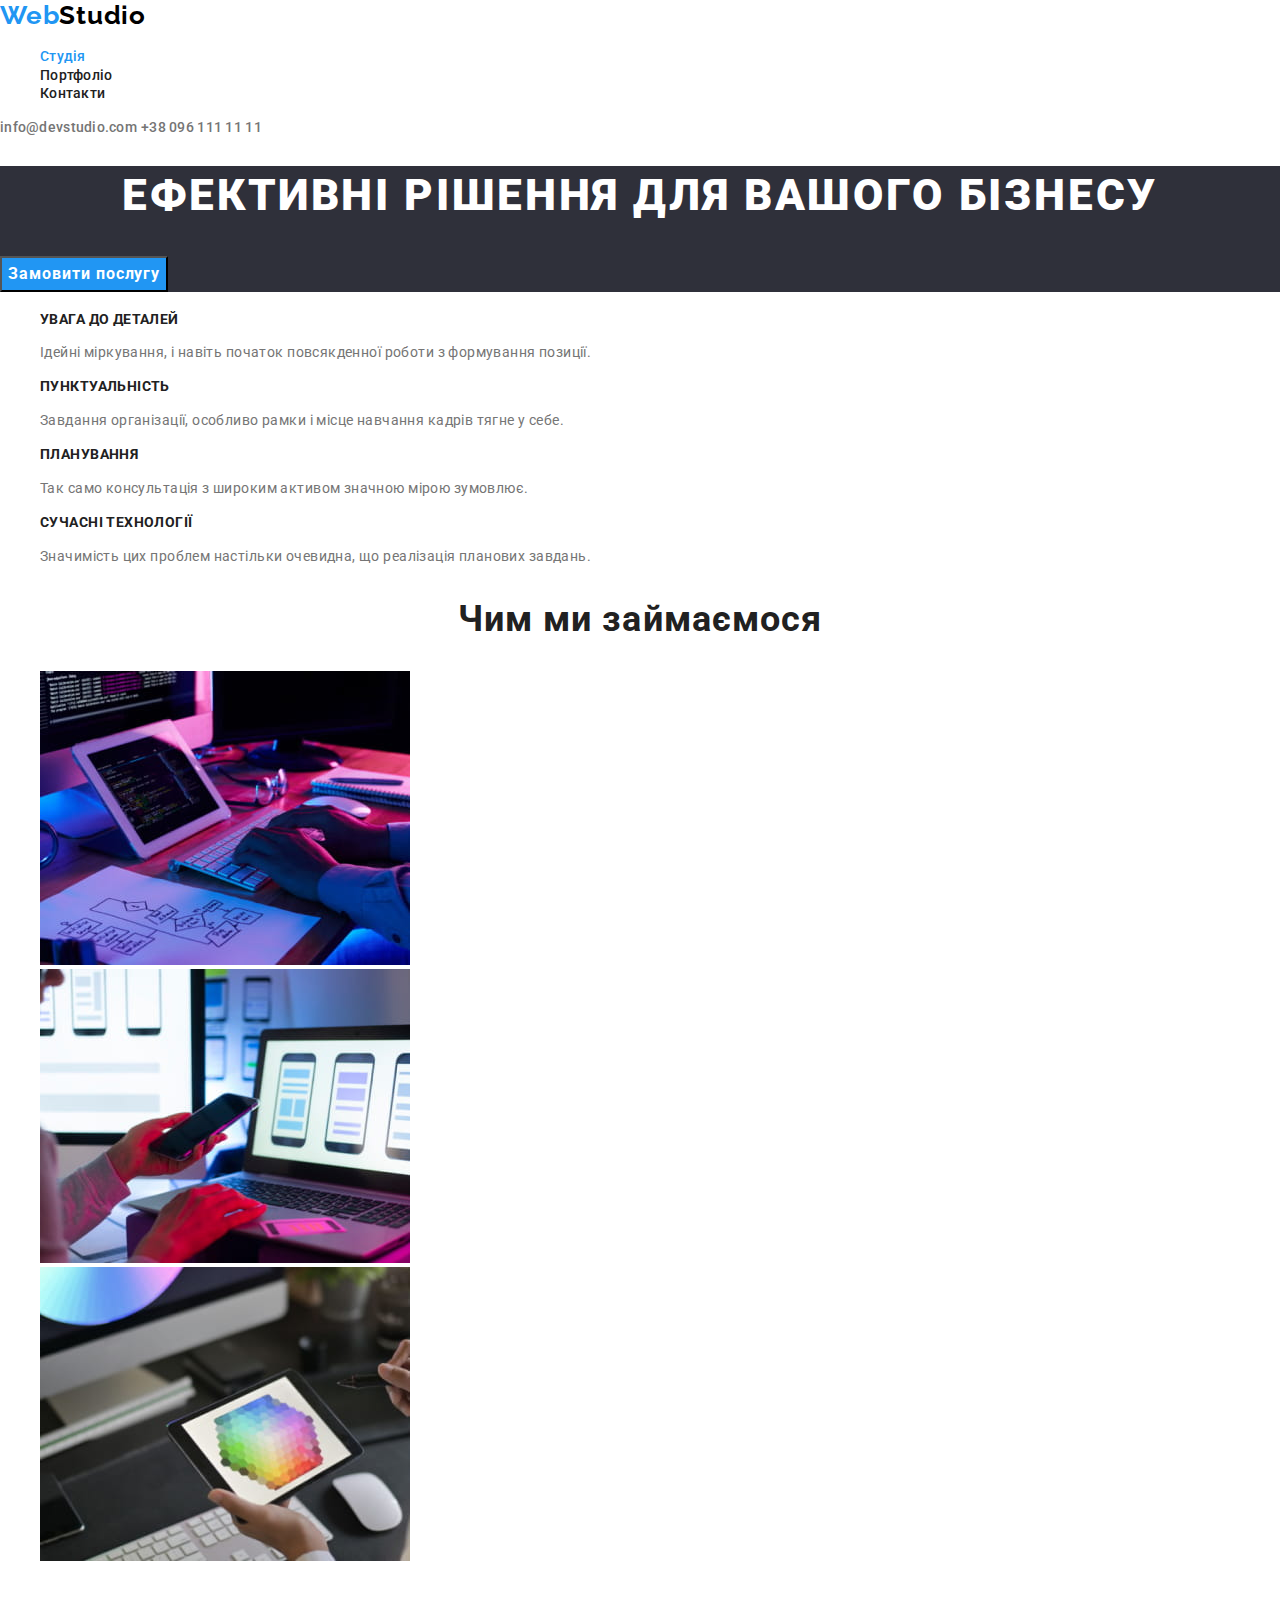
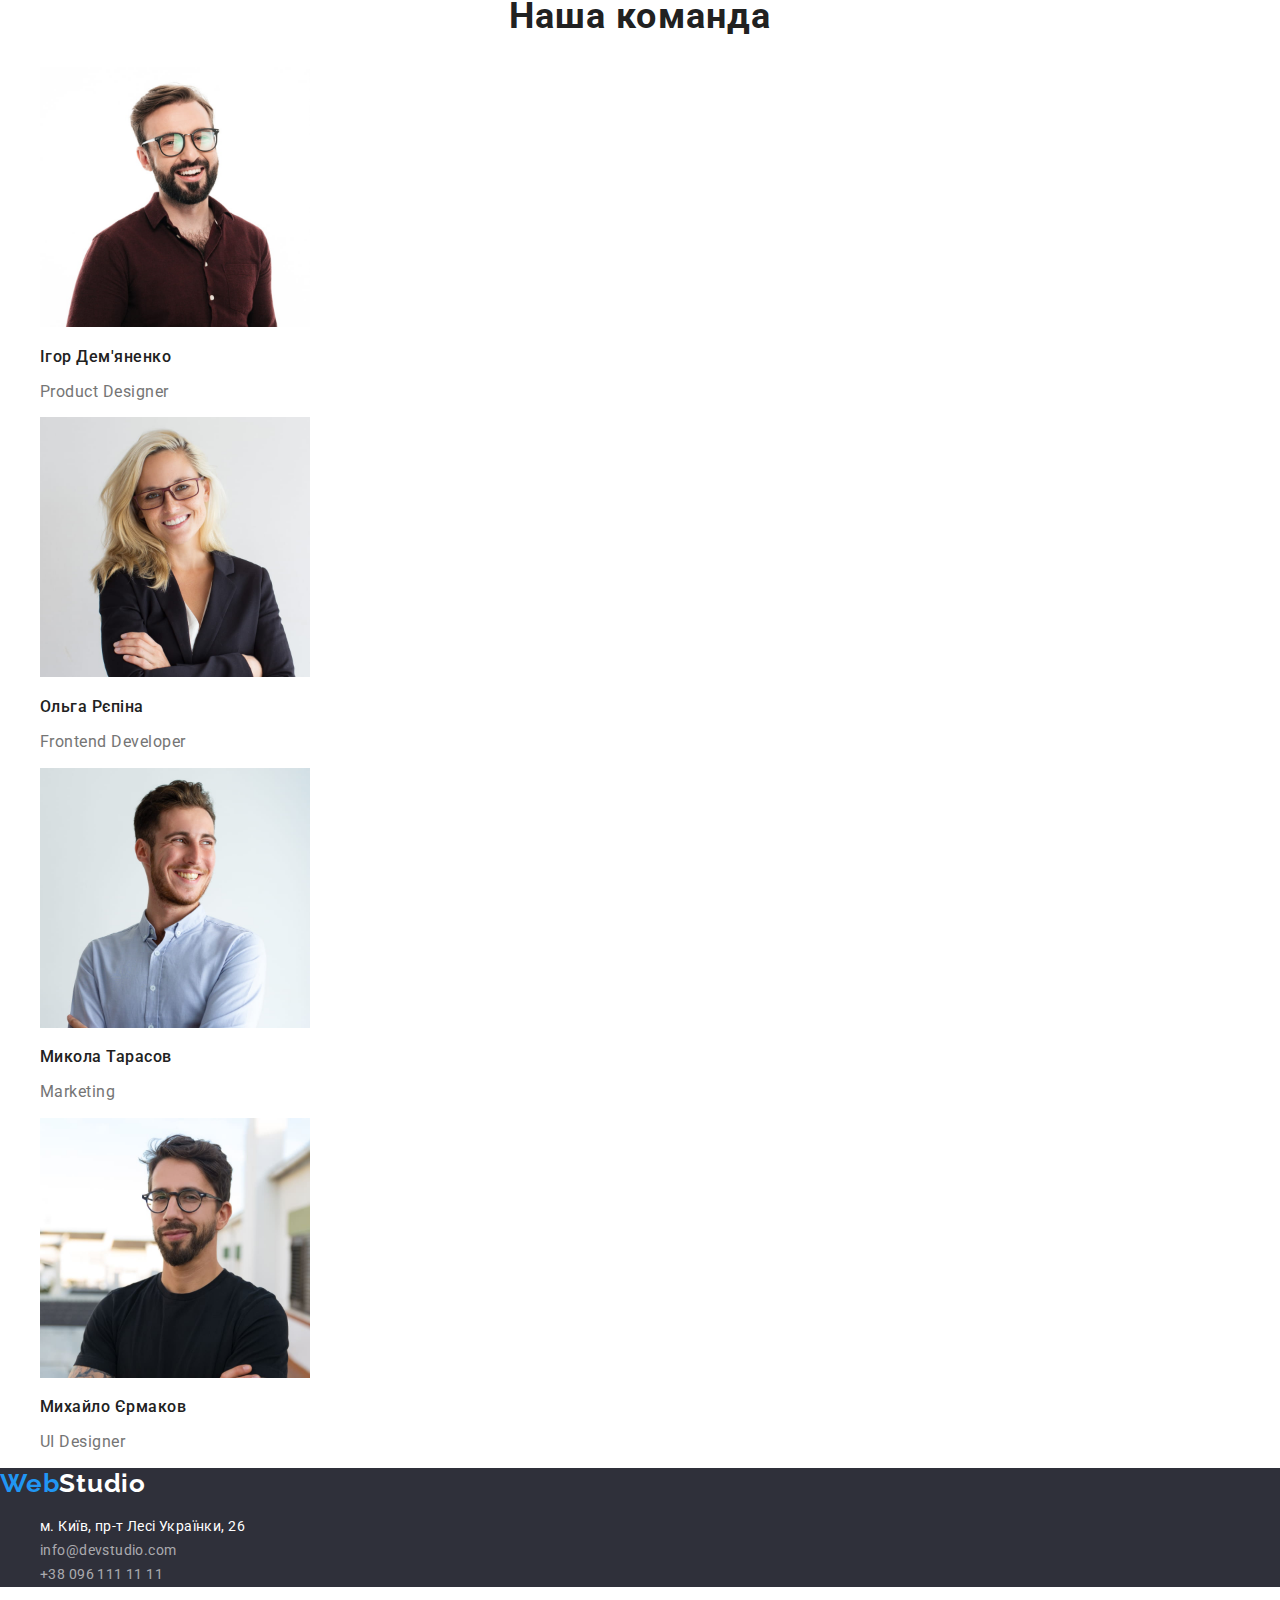
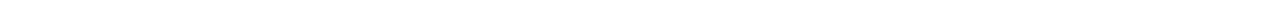
==== index.html @ 1454e41c "1" ====
<!DOCTYPE html>
<html lang="en">
    <head>
        <meta charset="UTF-8">
        <meta http-equiv="X-UA-Compatible" content="IE=edge">
        <meta name="viewport" content="width=device-width, initial-scale=1.0">
        
        <title>Студія</title>
        <link href="https://fonts.googleapis.com/css2?family=Raleway:wght@700&family=Roboto:wght@400;500;700;900&display=swap"
            rel="stylesheet">
        <link rel="stylesheet" href="https://cdnjs.cloudflare.com/ajax/libs/modern-normalize/1.1.0/modern-normalize.min.css">
        <link rel="stylesheet" href="./css/styles.css">
    </head>
    <body>
<!--Logo, Nav bar, contacts-->
        <Header>
            <a href="./index.html" class="logo">
                <span class="logo-part">Web</span>Studio
            </a>
        
            <nav>
                <ul class="navigation list">
                    <li>
                        <a href="./index.html" class="navigation-bar condition">Студія</a>
                    </li>
                    <li>
                        <a href="./portfolio.html" class="navigation-bar">Портфоліо</a>
                    </li>
                    <li>
                        <a href="" class="navigation-bar">Контакти</a>
                    </li>
                </ul>
            </nav>
            <div class="contacts">
                <a href="mailto:info@devstudio.com" class="contacts-head">info@devstudio.com</a>
                <a href="tel:+380961111111" class="contacts-head">+38 096 111 11 11</a>
            </div>
        </Header>

<!--Unicue site container-->
        <main>
<!-- hero -->
            <section class="hero">
                <h1>Ефективні рішення для вашого бізнесу</h1>
                <button type="button" class="order-btn">
                    Замовити послугу
                </button>
            </section>

<!-- our benefits -->
            <section class="benefits">
                <h2></h2>
                <ul class="list">
                    <li>
                        <h3>УВАГА ДО ДЕТАЛЕЙ</h3>
                        <p>Ідейні міркування, і навіть початок повсякденної роботи з формування позиції.</p>
                    </li>
                    <li>
                        <h3>ПУНКТУАЛЬНІСТЬ</h3>
                        <p>Завдання організації, особливо рамки і місце навчання кадрів тягне у себе.</p>
                    </li>
                    <li>
                        <h3>ПЛАНУВАННЯ</h3>
                        <p>Так само консультація з широким активом значною мірою зумовлює.</p>
                    </li>
                    <li>
                        <h3>СУЧАСНІ ТЕХНОЛОГІЇ</h3>
                        <p>Значимість цих проблем настільки очевидна, що реалізація планових завдань.</p>
                    </li>
                </ul>
            </section>

<!-- what we do -->
            <section class="whatwedo">
                <h2>Чим ми займаємося</h2>
                <ul class="list">
                    <li>
                        <img src="./images/img_code.jpg" alt="coding" width="370" height="294">
                    </li>
                    <li>
                        <img src="./images/img_app.jpg" alt="app developer" width="370" height="294">
                    </li>
                    <li>
                        <img src="./images/img_color.jpg" alt="color expirience" width="370" height="294">
                    </li>
                </ul>
            </section>

<!-- our team -->
            <section class="team">
                <h2>Наша команда</h2>
                <ul class="list">
                    <li>
                        <img src="./images/igor.jpg" alt="Product Designer Igor Demianenko" width="270" height="260">
                        <h3>Ігор Дем'яненко</h3>
                        <p>Product Designer</p>
                    </li>
                    <li>
                        <img src="./images/olga.jpg" alt="Frontend Developer Olga Repina" width="270" height="260">
                        <h3>Ольга Рєпіна</h3>
                        <p>Frontend Developer</p>
                    </li>
                    <li>
                        <img src="./images/mikola.jpg" alt="Marketing Mikola Tarasov" width="270" height="260">
                        <h3>Микола Тарасов</h3>
                        <p>Marketing</p>
                    </li>
                    <li>
                        <img src="./images/mihailo.jpg" alt="UI Designer Mihailo Yermakov" width="270" height="260">
                        <h3>Михайло Єрмаков</h3>
                        <p>UI Designer</p>
                    </li>
                </ul>
            </section>

        </main>
        
<!--knock knock, who is there?-->
        <footer class="foot">
            <!-- logo -->
            <a href="./index.html" class="logo-foot">
                <span class="logo-part">Web</span>Studio
            </a>
            <!-- Contacts, address -->
            <address class="contacts">
                <ul class="list">
                    <li>
                        <a href="https://goo.gl/maps/iUsgY4HWAubCHf399" target="_blank" rel="noopener noreferrer"
                            class="contacts-addrs">м. Київ,
                            пр-т Лесі Українки, 26</a>
                    </li>
                    <li>
                        <a href="mailto:info@devstudio.com" class="contacts-center">info@devstudio.com</a>
                    </li>
                    <li>
                        <a href="tel:+380961111111" class="contacts-center">+38 096 111 11 11</a>
                    </li>
                </ul>
            </address>
        </footer>


    </body>
</html>
---- css/styles.css ----
/* -------------variables------------- */
:root {
  --main-text-color: #212121;
  --hover-color: #2196f3;
  --sub-text-color: #757575;
}

body {
  font-family: Roboto, sans-serif;
  color: var(--main-text-color);
  background-color: #ffffff;
}

.list {
  list-style: none;
}

/* --------------Header---------------- */

/* logo */
.logo,
.logo-part {
  color: black;
  font-family: 'Raleway';
  font-weight: 700;
  font-size: 26px;
  line-height: 1.2;
  letter-spacing: 0.03em;
  text-decoration: none;
}

.logo-foot {
  color: #ffffff;
  font-family: 'Raleway';
  font-weight: 700;
  font-size: 26px;
  line-height: 1.2;
  letter-spacing: 0.03em;
  text-decoration: none;
}

.logo-part {
  color: #2196f3;
}

/* Navigation */

.navigation-bar {
  text-decoration: none;
  color: var(--main-text-color);
  font-weight: 500;
  font-size: 14px;
  line-height: 1.14;
  letter-spacing: 0.02em;
}

.navigation :hover,
.navigation :focus {
  color: var(--hover-color);
}

.navigation-bar.condition {
  color: var(--hover-color);
}
/* Contacts */
.contacts :hover,
.contacts :focus {
  color: var(--hover-color);
}

.contacts-head {
  text-decoration: none;
  color: var(--sub-text-color);
  font-weight: 500;
  font-size: 14px;
  line-height: 1.14;
  letter-spacing: 0.02em;
}

/* --------------Page 1---------------- */

/* hero */
.hero {
  background-color: #2f303a;
}

.hero h1 {
  font-weight: 900;
  font-size: 44px;
  line-height: 1.36;
  text-align: center;
  letter-spacing: 0.06em;
  text-transform: uppercase;
  color: #ffffff;
}

.order-btn {
  background-color: var(--hover-color);
  font-family: inherit;
  font-weight: 700;
  font-size: 16px;
  line-height: 1.88;
  letter-spacing: 0.06em;
  color: #ffffff;
  cursor: pointer;
}

.order-btn:hover,
.order-btn:focus {
  background-color: #ffffff;
  color: var(--hover-color);
}

/* our benefits */
.benefits h3 {
  font-weight: 700;
  font-size: 14px;
  line-height: 1.14;
  letter-spacing: 0.03em;
  text-transform: uppercase;
}

.benefits p {
  font-size: 14px;
  line-height: 1.71;
  letter-spacing: 0.03em;
  color: var(--sub-text-color);
}

/* what we do */

.whatwedo h2 {
  font-weight: 700;
  font-size: 36px;
  line-height: 1.16;
  text-align: center;
  letter-spacing: 0.03em;
}

/* team */

.team h2 {
  font-weight: 700;
  font-size: 36px;
  line-height: 1.16;
  text-align: center;
  letter-spacing: 0.03em;
}

.team h3 {
  font-weight: 500;
  font-size: 16px;
  line-height: 1.18;
  letter-spacing: 0.03em;
}

.team p {
  font-size: 16px;
  line-height: 1.18;
  letter-spacing: 0.03em;
  color: var(--sub-text-color);
}
/* --------------Page 2---------------- */

/* Filter */
.btn {
  font-family: inherit;
  color: var(--main-text-color);
  background-color: #f5f4fa;
  font-weight: 500;
  font-size: 16px;
  line-height: 1.62;
  letter-spacing: 0.03em;
  cursor: pointer;
}

.btn:hover,
.btn:focus {
  color: #ffffff;
  background-color: var(--hover-color);
}

/* Products */
.products p {
  color: var(--sub-text-color);
  font-size: 16px;
  line-height: 1.88;
  letter-spacing: 0.03em;
}

.products h2 {
  font-weight: 700;
  font-size: 18px;
  line-height: 2;
  letter-spacing: 0.06em;
}

/* --------------Footer---------------- */
.foot {
  background-color: #2f303a;
}

.contacts-center {
  text-decoration: none;
  font-family: 'Roboto';
  font-style: normal;
  font-weight: 400;
  font-size: 14px;
  line-height: 1.71;
  letter-spacing: 0.03em;
  color: rgba(255, 255, 255, 0.6);
  background-color: #2f303a;
}

.contacts-addrs {
  text-decoration: none;
  font-family: 'Roboto';
  font-style: normal;
  font-weight: 400;
  font-size: 14px;
  line-height: 1.71;
  letter-spacing: 0.03em;
  color: #ffffff;
  background-color: #2f303a;
}
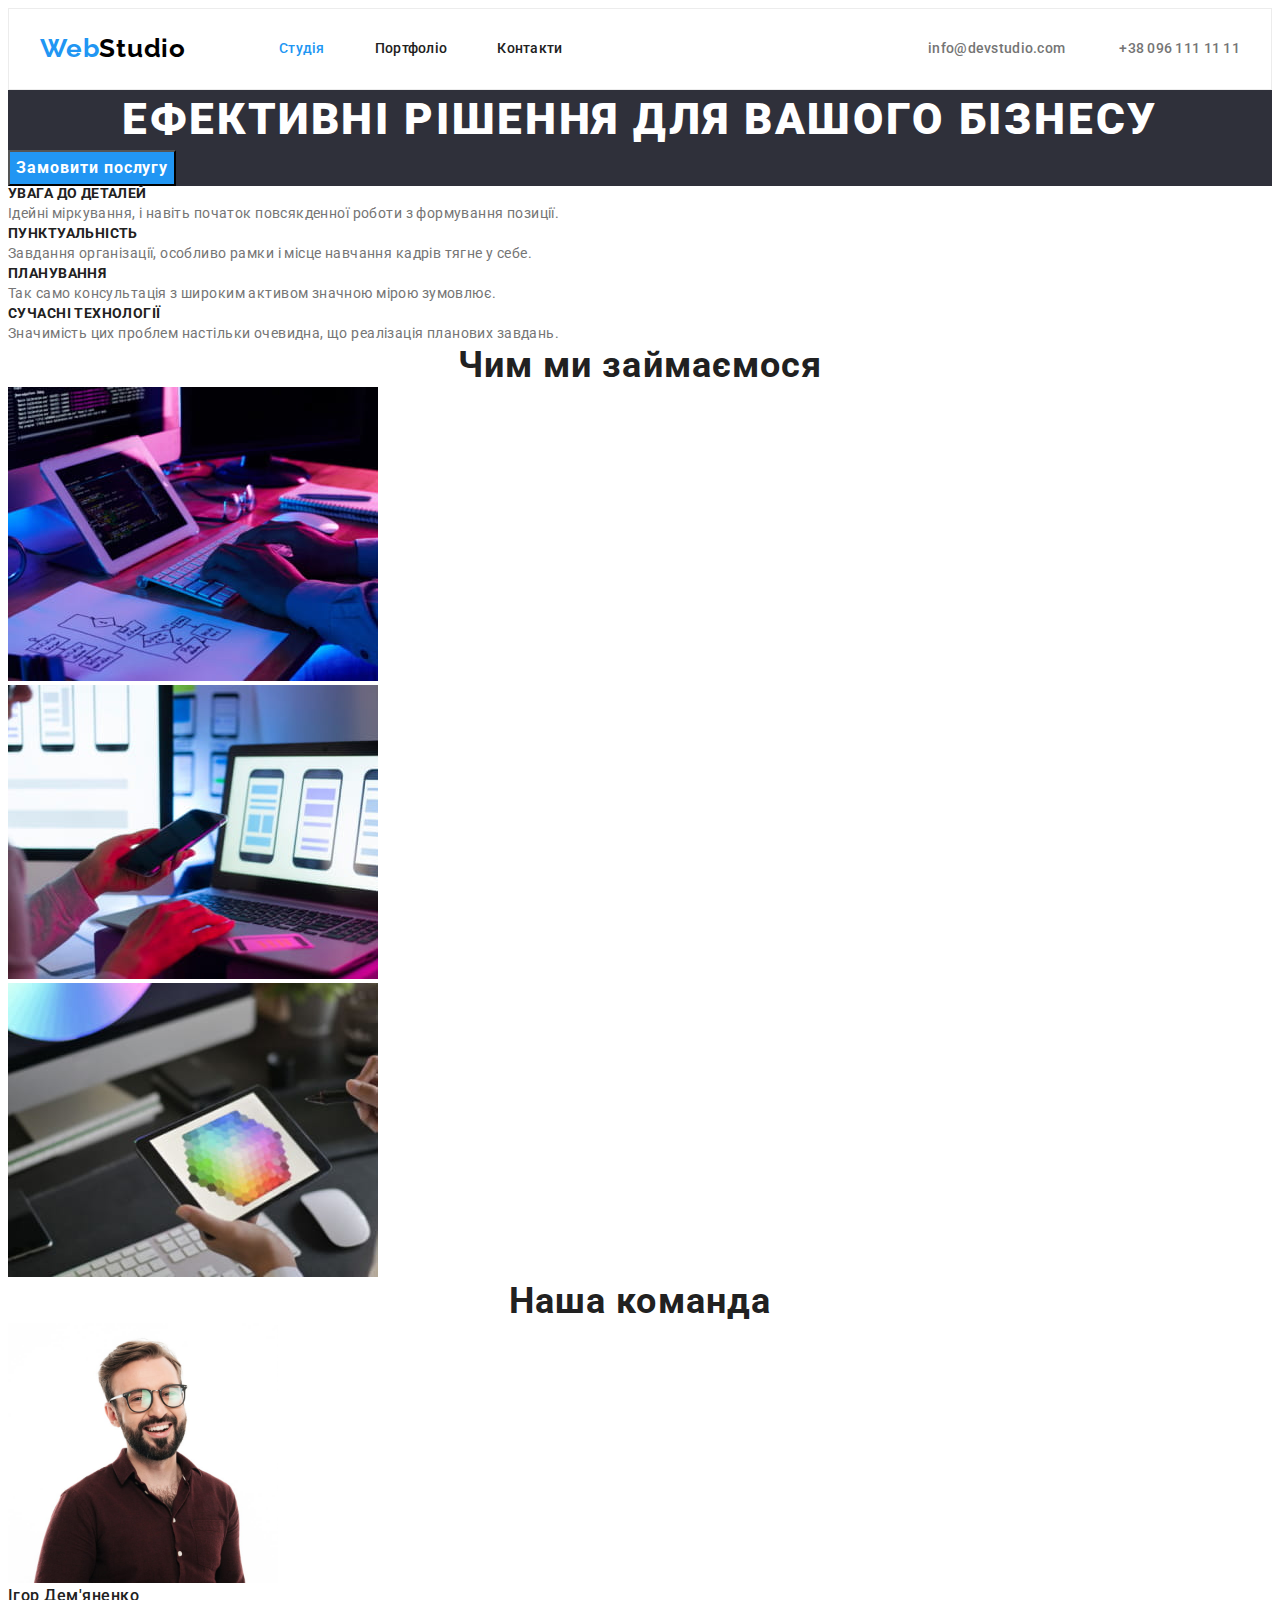
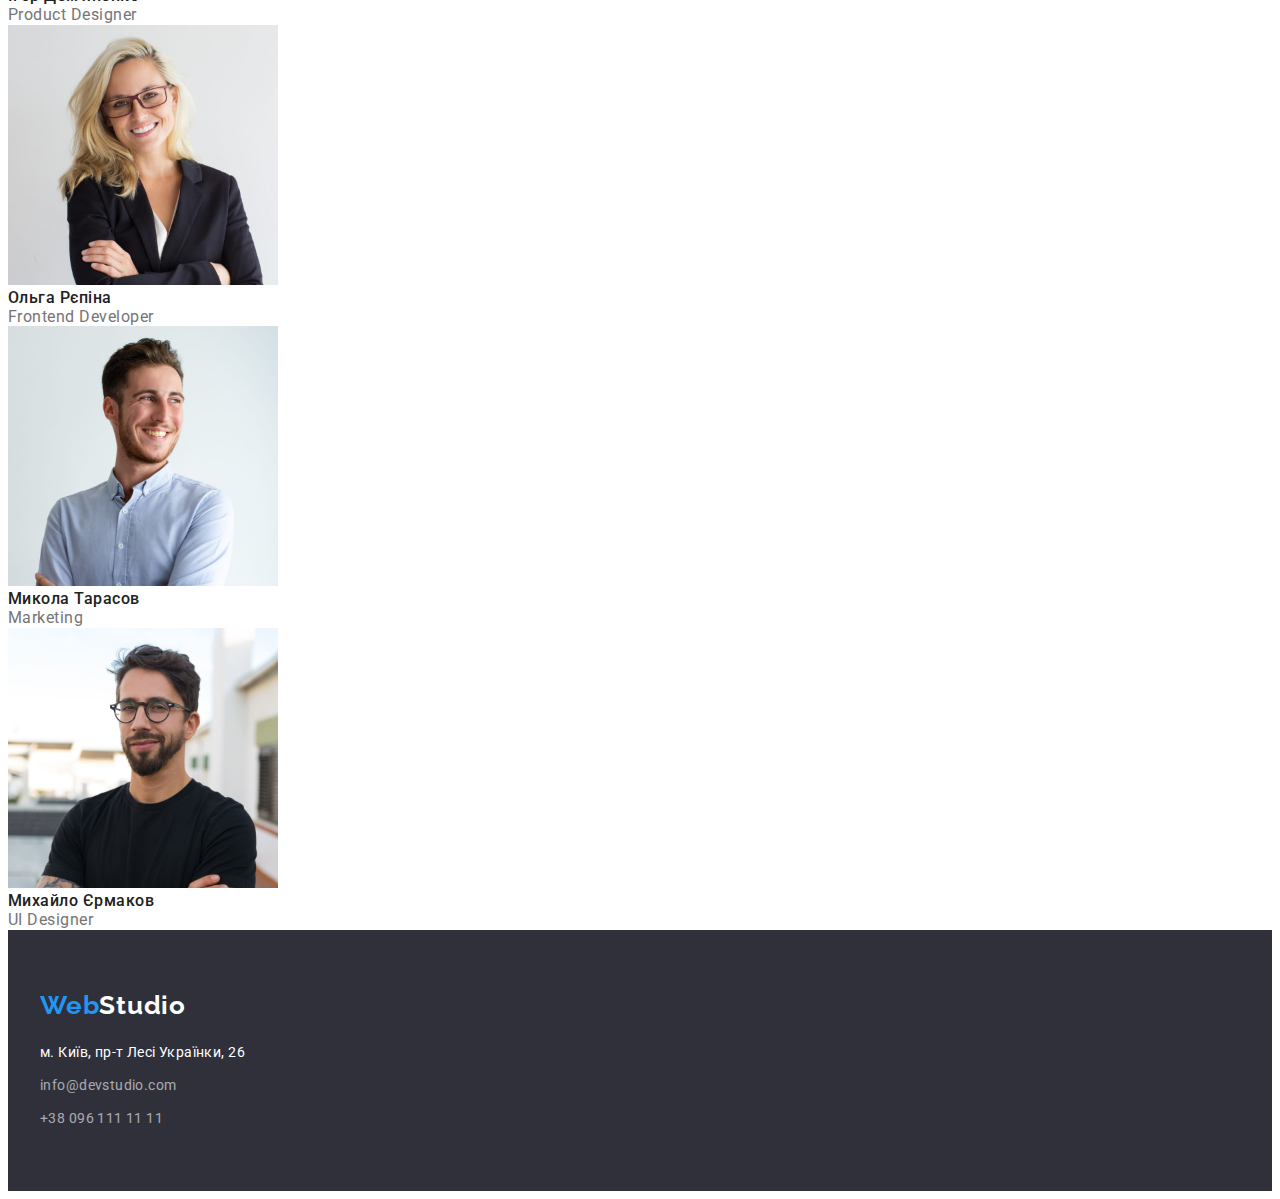
==== commit 1eb3e93d: "06.09 2" ====
--- a/index.html
+++ b/index.html
@@ -8,32 +8,38 @@
         <title>Студія</title>
         <link href="https://fonts.googleapis.com/css2?family=Raleway:wght@700&family=Roboto:wght@400;500;700;900&display=swap"
             rel="stylesheet">
-        <link rel="stylesheet" href="https://cdnjs.cloudflare.com/ajax/libs/modern-normalize/1.1.0/modern-normalize.min.css">
+        <link rel="stylesheet" href="https://cdnjs.cloudflare.com/ajax/libs/modern-normalize/1.1.0/modern-normalize.min.css"
+            integrity="sha512-wpPYUAdjBVSE4KJnH1VR1HeZfpl1ub8YT/NKx4PuQ5NmX2tKuGu6U/JRp5y+Y8XG2tV+wKQpNHVUX03MfMFn9Q=="
+            crossorigin="anonymous" referrerpolicy="no-referrer" />
         <link rel="stylesheet" href="./css/styles.css">
     </head>
     <body>
 <!--Logo, Nav bar, contacts-->
-        <Header>
-            <a href="./index.html" class="logo">
-                <span class="logo-part">Web</span>Studio
-            </a>
-        
-            <nav>
-                <ul class="navigation list">
-                    <li>
-                        <a href="./index.html" class="navigation-bar condition">Студія</a>
-                    </li>
-                    <li>
-                        <a href="./portfolio.html" class="navigation-bar">Портфоліо</a>
-                    </li>
-                    <li>
-                        <a href="" class="navigation-bar">Контакти</a>
-                    </li>
-                </ul>
-            </nav>
-            <div class="contacts">
-                <a href="mailto:info@devstudio.com" class="contacts-head">info@devstudio.com</a>
-                <a href="tel:+380961111111" class="contacts-head">+38 096 111 11 11</a>
+        <Header class="head-border">
+            <div class="container navigation">
+                <!-- logo -->
+                <a href="./index.html" class="logo">
+                    <span class="logo-part">Web</span>Studio
+                </a>
+                <!-- Navigation -->
+                <nav>
+                    <ul class="navigation-list list">
+                        <li class="navigation-li">
+                            <a href="./index.html" class="navigation-bar condition">Студія</a>
+                        </li>
+                        <li class="navigation-li">
+                            <a href="./portfolio.html" class="navigation-bar ">Портфоліо</a>
+                        </li>
+                        <li class="navigation-li">
+                            <a href="" class="navigation-bar">Контакти</a>
+                        </li>
+                    </ul>
+                </nav>
+                <!-- Contacts -->
+                <div class="contacts contacts-hover">
+                    <a href="mailto:info@devstudio.com" class="contacts-head">info@devstudio.com</a>
+                    <a href="tel:+380961111111" class="contacts-head">+38 096 111 11 11</a>
+                </div>
             </div>
         </Header>
 
@@ -117,26 +123,28 @@
         
 <!--knock knock, who is there?-->
         <footer class="foot">
-            <!-- logo -->
-            <a href="./index.html" class="logo-foot">
-                <span class="logo-part">Web</span>Studio
-            </a>
-            <!-- Contacts, address -->
-            <address class="contacts">
-                <ul class="list">
-                    <li>
-                        <a href="https://goo.gl/maps/iUsgY4HWAubCHf399" target="_blank" rel="noopener noreferrer"
-                            class="contacts-addrs">м. Київ,
-                            пр-т Лесі Українки, 26</a>
-                    </li>
-                    <li>
-                        <a href="mailto:info@devstudio.com" class="contacts-center">info@devstudio.com</a>
-                    </li>
-                    <li>
-                        <a href="tel:+380961111111" class="contacts-center">+38 096 111 11 11</a>
-                    </li>
-                </ul>
-            </address>
+            <div class="container">
+                <!-- logo -->
+                <a href="./index.html" class="logo-foot">
+                    <span class="logo-part">Web</span>Studio
+                </a>
+                <!-- Contacts, address -->
+                <address class="contact-foot contacts-hover">
+                    <ul class="list">
+                        <li class="addrs-wrap">
+                            <a href="https://goo.gl/maps/iUsgY4HWAubCHf399" target="_blank" rel="noopener noreferrer"
+                                class="contacts-addrs">м. Київ,
+                                пр-т Лесі Українки, 26</a>
+                        </li>
+                        <li class="addrs-wrap">
+                            <a href="mailto:info@devstudio.com" class="contacts-center">info@devstudio.com</a>
+                        </li>
+                        <li class="addrs-wrap">
+                            <a href="tel:+380961111111" class="contacts-center">+38 096 111 11 11</a>
+                        </li>
+                    </ul>
+                </address>
+            </div>
         </footer>
 
 
--- a/css/styles.css
+++ b/css/styles.css
@@ -1,3 +1,12 @@
+h1,
+h2,
+h3,
+ul,
+li,
+p {
+  margin: 0;
+  padding: 0;
+}
 /* -------------variables------------- */
 :root {
   --main-text-color: #212121;
@@ -15,9 +24,27 @@
   list-style: none;
 }
 
+.container {
+  width: 1200px;
+  margin: auto;
+}
+
 /* --------------Header---------------- */
+.head-border {
+  border: 1px solid #ececec;
+}
+
+.navigation {
+  display: flex;
+  align-items: center;
+  height: 80px;
+}
 
 /* logo */
+.logo {
+  margin-right: 93px;
+}
+
 .logo,
 .logo-part {
   color: black;
@@ -44,6 +71,13 @@
 }
 
 /* Navigation */
+.navigation-list {
+  display: flex;
+}
+
+.navigation-li + .navigation-li {
+  margin-left: 50px;
+}
 
 .navigation-bar {
   text-decoration: none;
@@ -52,19 +86,28 @@
   font-size: 14px;
   line-height: 1.14;
   letter-spacing: 0.02em;
-}
-
-.navigation :hover,
-.navigation :focus {
+
+  display: inline-block;
+  padding-top: 32px;
+  padding-bottom: 32px;
+}
+
+.navigation-list :hover,
+.navigation-list :focus {
   color: var(--hover-color);
 }
 
 .navigation-bar.condition {
   color: var(--hover-color);
 }
+
 /* Contacts */
-.contacts :hover,
-.contacts :focus {
+.contacts {
+  margin-left: auto;
+}
+
+.contacts-hover :hover,
+.contacts-hover :focus {
   color: var(--hover-color);
 }
 
@@ -75,6 +118,13 @@
   font-size: 14px;
   line-height: 1.14;
   letter-spacing: 0.02em;
+
+  display: inline-block;
+  padding-top: 32px;
+  padding-bottom: 32px;
+}
+.contacts-head + .contacts-head {
+  margin-left: 50px;
 }
 
 /* --------------Page 1---------------- */
@@ -163,6 +213,13 @@
 /* --------------Page 2---------------- */
 
 /* Filter */
+.filter {
+  display: flex;
+  justify-content: center;
+  margin-top: 100px;
+  margin-bottom: 56px;
+}
+
 .btn {
   font-family: inherit;
   color: var(--main-text-color);
@@ -172,6 +229,14 @@
   line-height: 1.62;
   letter-spacing: 0.03em;
   cursor: pointer;
+
+  padding: 6px 22px;
+
+  border: 0px solid transparent;
+  border-radius: 4px;
+}
+.filter-btn + .filter-btn {
+  margin-left: 8px;
 }
 
 .btn:hover,
@@ -181,6 +246,16 @@
 }
 
 /* Products */
+.products-list {
+  display: flex;
+  flex-wrap: wrap;
+  justify-content: space-between;
+}
+
+.product-position {
+  padding-bottom: 30px;
+}
+
 .products p {
   color: var(--sub-text-color);
   font-size: 16px;
@@ -198,6 +273,8 @@
 /* --------------Footer---------------- */
 .foot {
   background-color: #2f303a;
+  padding-top: 60px;
+  padding-bottom: 60px;
 }
 
 .contacts-center {
@@ -223,3 +300,11 @@
   color: #ffffff;
   background-color: #2f303a;
 }
+
+.contact-foot {
+  margin-top: 20px;
+}
+
+.addrs-wrap + .addrs-wrap {
+  margin-top: 9px;
+}
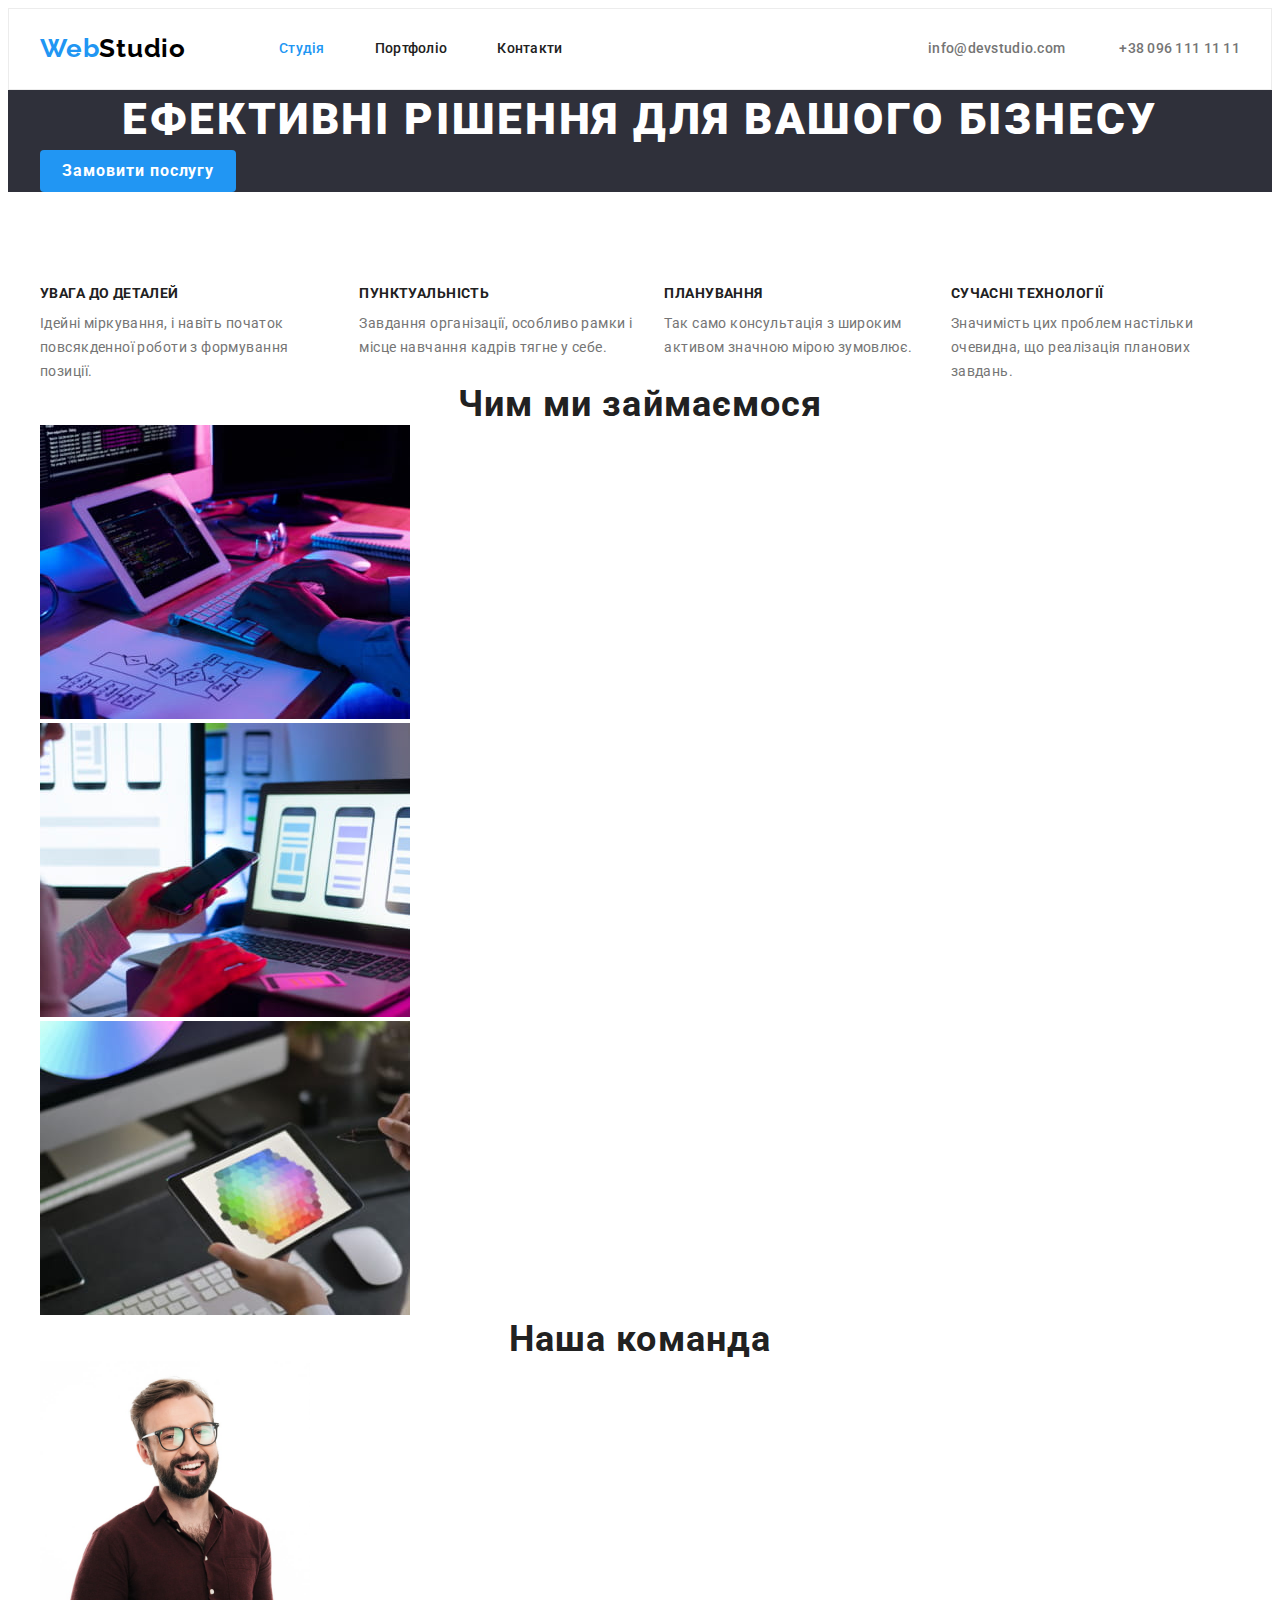
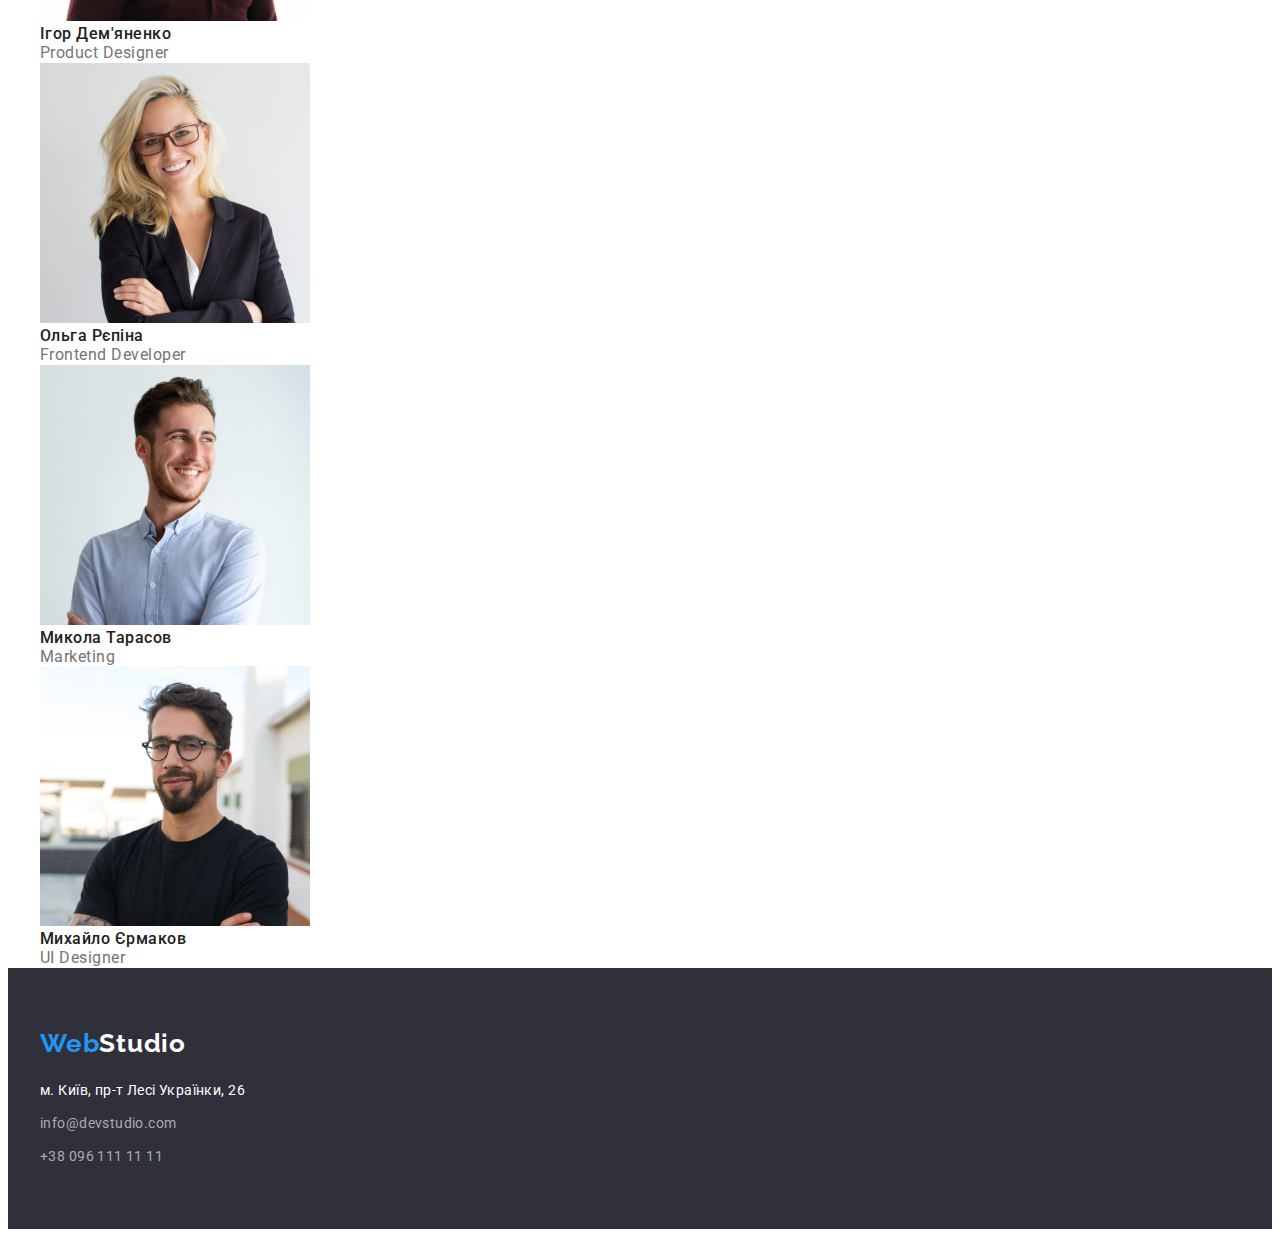
==== commit 525c9e9f: "06.09 3" ====
--- a/index.html
+++ b/index.html
@@ -47,29 +47,31 @@
         <main>
 <!-- hero -->
             <section class="hero">
-                <h1>Ефективні рішення для вашого бізнесу</h1>
-                <button type="button" class="order-btn">
-                    Замовити послугу
-                </button>
+                <div class="container hero-content">
+                    <h1>Ефективні рішення для вашого бізнесу</h1>
+                    <button type="button" class="order-btn">
+                        Замовити послугу
+                    </button>
+                </div>
             </section>
 
 <!-- our benefits -->
-            <section class="benefits">
+            <section class="benefits container">
                 <h2></h2>
-                <ul class="list">
-                    <li>
+                <ul class="benefits-list list">
+                    <li class="benefits-point">
                         <h3>УВАГА ДО ДЕТАЛЕЙ</h3>
                         <p>Ідейні міркування, і навіть початок повсякденної роботи з формування позиції.</p>
                     </li>
-                    <li>
+                    <li class="benefits-point">
                         <h3>ПУНКТУАЛЬНІСТЬ</h3>
                         <p>Завдання організації, особливо рамки і місце навчання кадрів тягне у себе.</p>
                     </li>
-                    <li>
+                    <li class="benefits-point">
                         <h3>ПЛАНУВАННЯ</h3>
                         <p>Так само консультація з широким активом значною мірою зумовлює.</p>
                     </li>
-                    <li>
+                    <li class="benefits-point">
                         <h3>СУЧАСНІ ТЕХНОЛОГІЇ</h3>
                         <p>Значимість цих проблем настільки очевидна, що реалізація планових завдань.</p>
                     </li>
@@ -77,7 +79,7 @@
             </section>
 
 <!-- what we do -->
-            <section class="whatwedo">
+            <section class="whatwedo container">
                 <h2>Чим ми займаємося</h2>
                 <ul class="list">
                     <li>
@@ -93,7 +95,7 @@
             </section>
 
 <!-- our team -->
-            <section class="team">
+            <section class="team container">
                 <h2>Наша команда</h2>
                 <ul class="list">
                     <li>
--- a/css/styles.css
+++ b/css/styles.css
@@ -134,6 +134,10 @@
   background-color: #2f303a;
 }
 
+.hero-content {
+  align-items: center;
+}
+
 .hero h1 {
   font-weight: 900;
   font-size: 44px;
@@ -153,6 +157,11 @@
   letter-spacing: 0.06em;
   color: #ffffff;
   cursor: pointer;
+
+  padding: 6px 22px;
+
+  border: 0px solid transparent;
+  border-radius: 4px;
 }
 
 .order-btn:hover,
@@ -168,6 +177,8 @@
   line-height: 1.14;
   letter-spacing: 0.03em;
   text-transform: uppercase;
+
+  margin-bottom: 10px;
 }
 
 .benefits p {
@@ -177,6 +188,13 @@
   color: var(--sub-text-color);
 }
 
+.benefits-list {
+  display: flex;
+  padding-top: 94px;
+}
+.benefits-point + .benefits-point {
+  margin-left: 30px;
+}
 /* what we do */
 
 .whatwedo h2 {
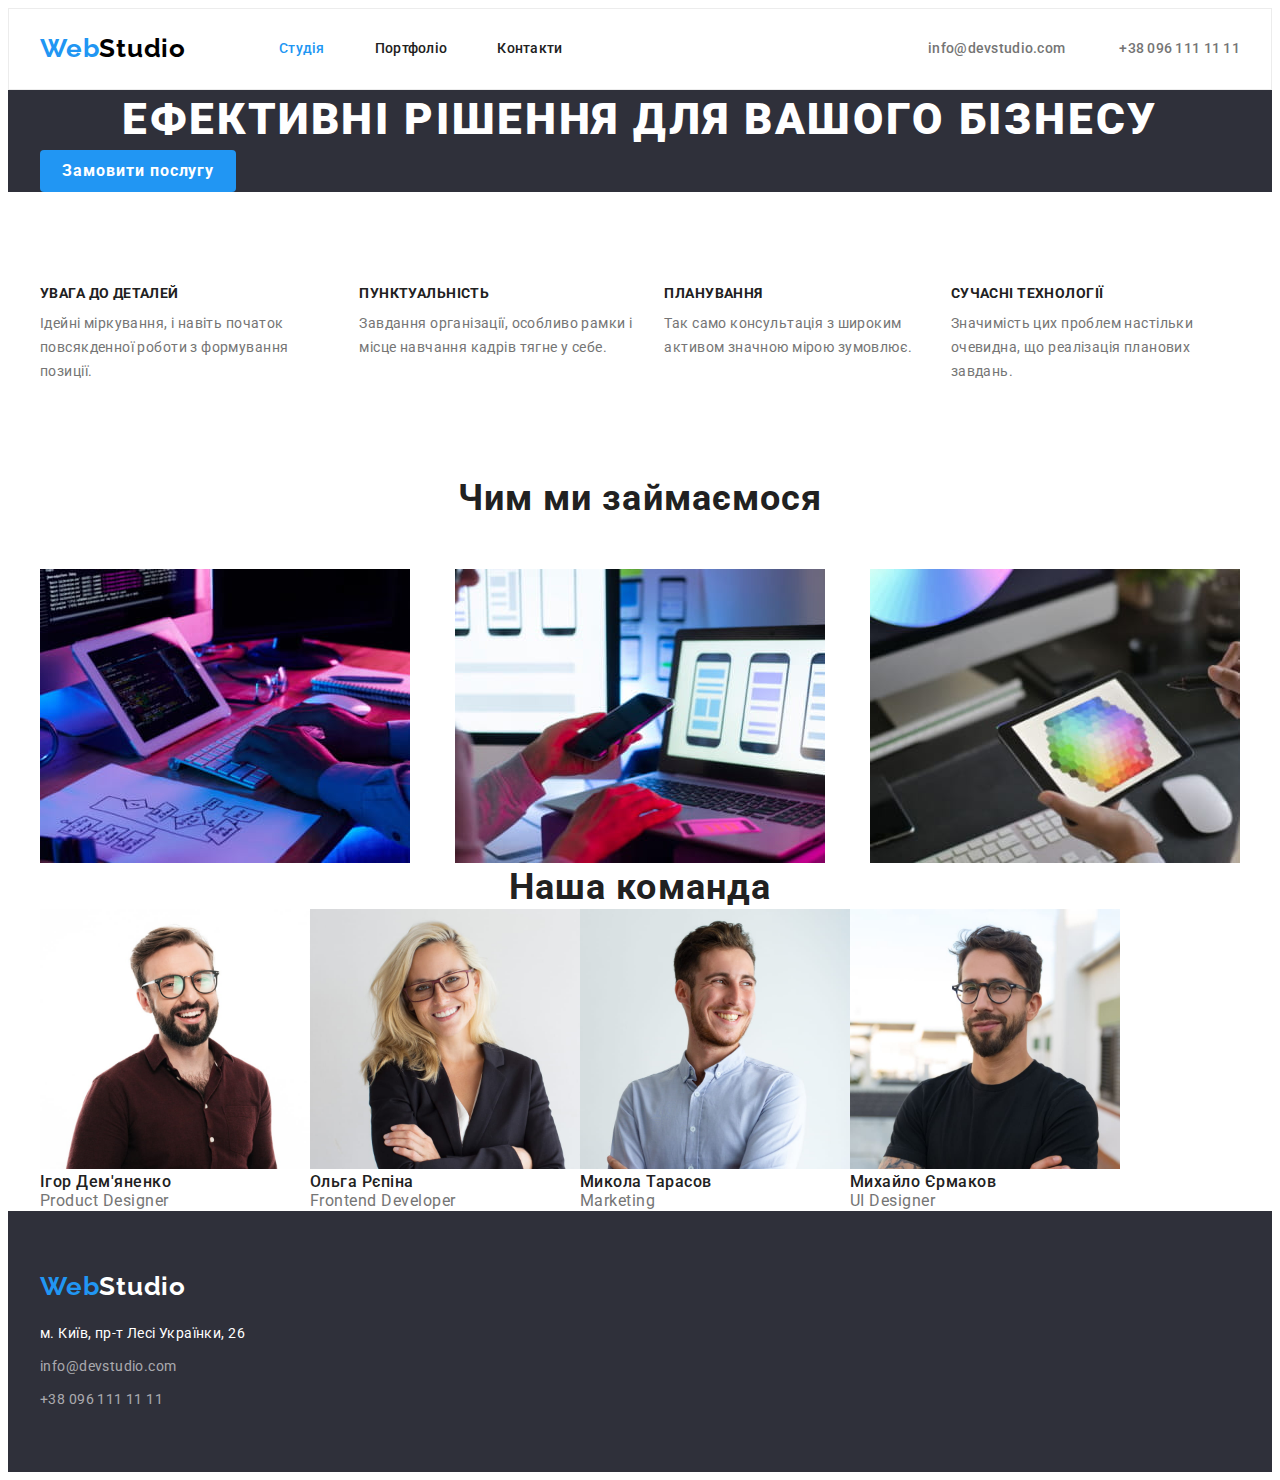
==== commit e8db6ccb: "06.09 final" ====
--- a/index.html
+++ b/index.html
@@ -81,14 +81,14 @@
 <!-- what we do -->
             <section class="whatwedo container">
                 <h2>Чим ми займаємося</h2>
-                <ul class="list">
-                    <li>
+                <ul class="whatwedo-list list">
+                    <li class="whatwedo-point">
                         <img src="./images/img_code.jpg" alt="coding" width="370" height="294">
                     </li>
-                    <li>
+                    <li class="whatwedo-point">
                         <img src="./images/img_app.jpg" alt="app developer" width="370" height="294">
                     </li>
-                    <li>
+                    <li class="whatwedo-point">
                         <img src="./images/img_color.jpg" alt="color expirience" width="370" height="294">
                     </li>
                 </ul>
@@ -97,23 +97,23 @@
 <!-- our team -->
             <section class="team container">
                 <h2>Наша команда</h2>
-                <ul class="list">
-                    <li>
+                <ul class="team-list list">
+                    <li class="team-point">
                         <img src="./images/igor.jpg" alt="Product Designer Igor Demianenko" width="270" height="260">
                         <h3>Ігор Дем'яненко</h3>
                         <p>Product Designer</p>
                     </li>
-                    <li>
+                    <li class="team-point">
                         <img src="./images/olga.jpg" alt="Frontend Developer Olga Repina" width="270" height="260">
                         <h3>Ольга Рєпіна</h3>
                         <p>Frontend Developer</p>
                     </li>
-                    <li>
+                    <li class="team-point">
                         <img src="./images/mikola.jpg" alt="Marketing Mikola Tarasov" width="270" height="260">
                         <h3>Микола Тарасов</h3>
                         <p>Marketing</p>
                     </li>
-                    <li>
+                    <li class="team-point">
                         <img src="./images/mihailo.jpg" alt="UI Designer Mihailo Yermakov" width="270" height="260">
                         <h3>Михайло Єрмаков</h3>
                         <p>UI Designer</p>
--- a/css/styles.css
+++ b/css/styles.css
@@ -196,6 +196,15 @@
   margin-left: 30px;
 }
 /* what we do */
+.whatwedo-list {
+  display: flex;
+  justify-content: space-between;
+  margin-top: 50px;
+}
+
+.whatwedo {
+  padding-top: 94px;
+}
 
 .whatwedo h2 {
   font-weight: 700;
@@ -206,7 +215,9 @@
 }
 
 /* team */
-
+.team-list {
+  display: flex;
+}
 .team h2 {
   font-weight: 700;
   font-size: 36px;
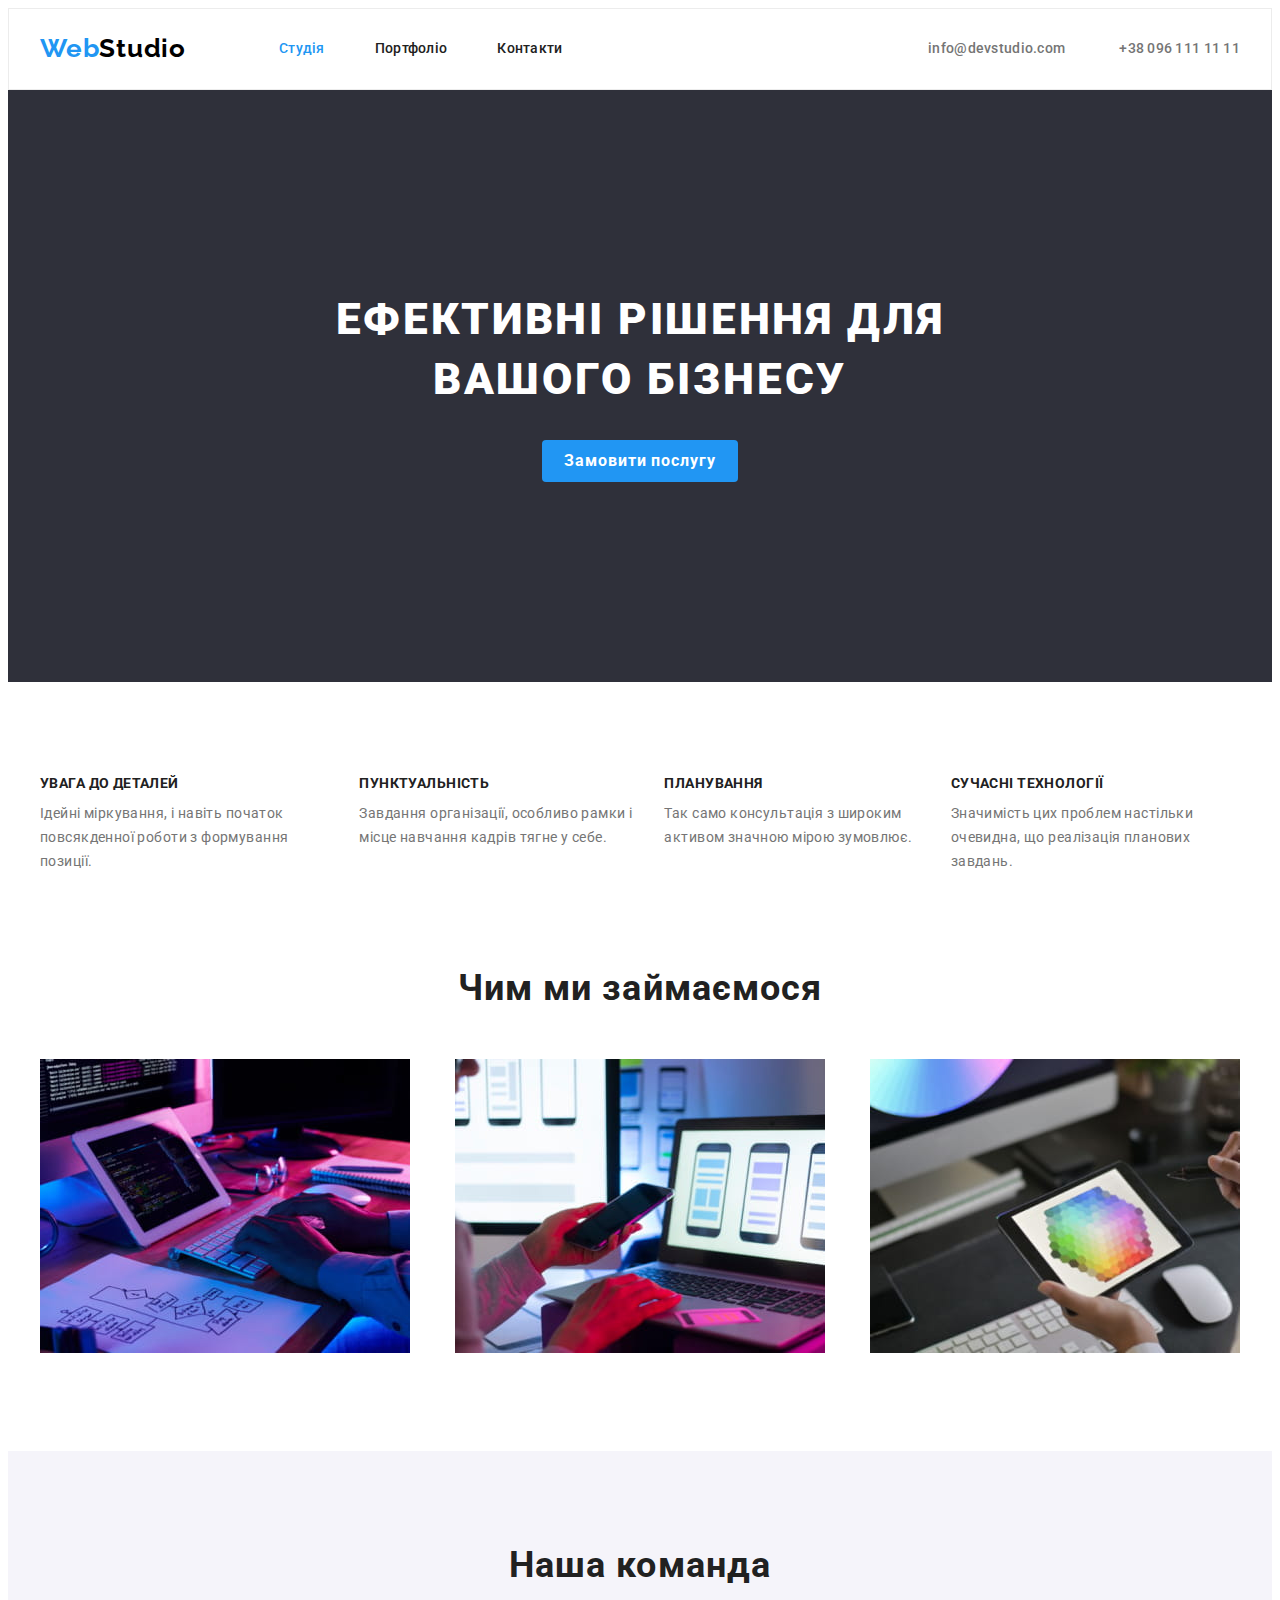
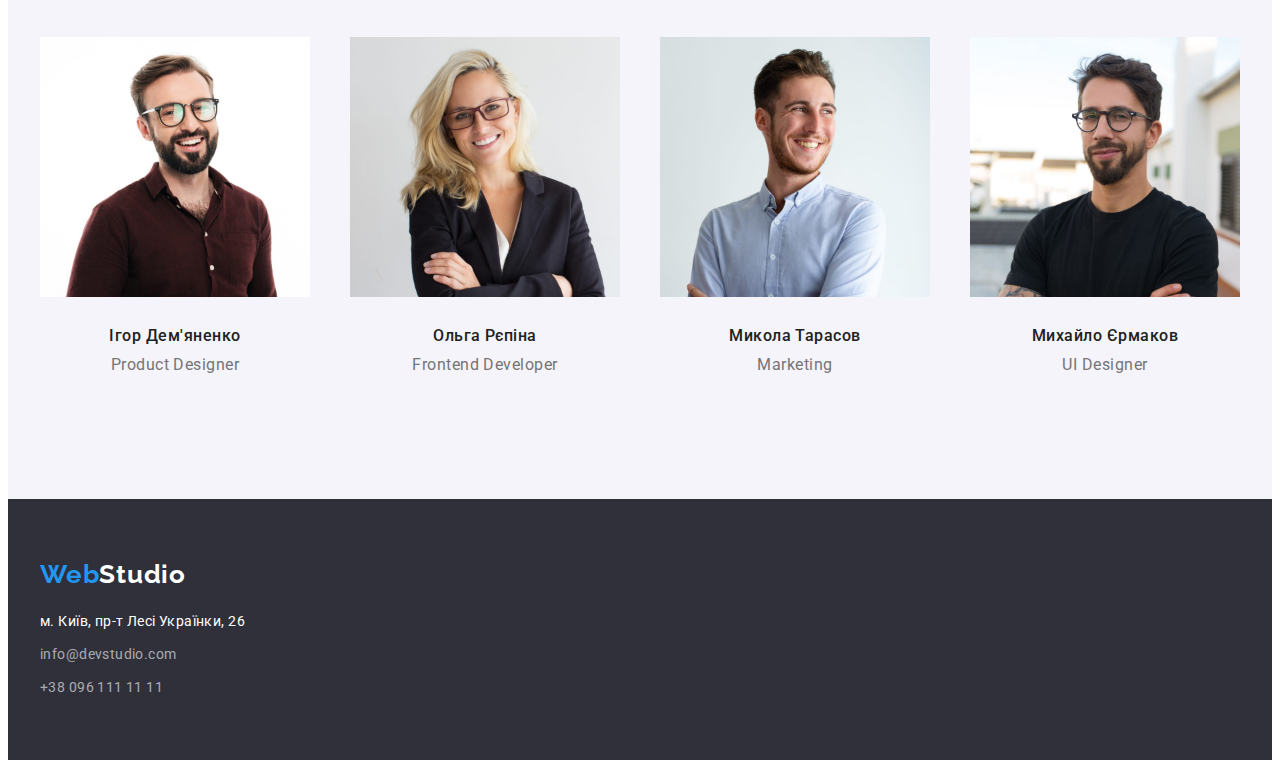
==== commit 37734778: "07.09 1" ====
--- a/index.html
+++ b/index.html
@@ -46,7 +46,7 @@
 <!--Unicue site container-->
         <main>
 <!-- hero -->
-            <section class="hero">
+            <section class="section hero">
                 <div class="container hero-content">
                     <h1>Ефективні рішення для вашого бізнесу</h1>
                     <button type="button" class="order-btn">
@@ -56,75 +56,81 @@
             </section>
 
 <!-- our benefits -->
-            <section class="benefits container">
-                <h2></h2>
-                <ul class="benefits-list list">
-                    <li class="benefits-point">
-                        <h3>УВАГА ДО ДЕТАЛЕЙ</h3>
-                        <p>Ідейні міркування, і навіть початок повсякденної роботи з формування позиції.</p>
-                    </li>
-                    <li class="benefits-point">
-                        <h3>ПУНКТУАЛЬНІСТЬ</h3>
-                        <p>Завдання організації, особливо рамки і місце навчання кадрів тягне у себе.</p>
-                    </li>
-                    <li class="benefits-point">
-                        <h3>ПЛАНУВАННЯ</h3>
-                        <p>Так само консультація з широким активом значною мірою зумовлює.</p>
-                    </li>
-                    <li class="benefits-point">
-                        <h3>СУЧАСНІ ТЕХНОЛОГІЇ</h3>
-                        <p>Значимість цих проблем настільки очевидна, що реалізація планових завдань.</p>
-                    </li>
-                </ul>
+            <section class="section benefits">
+               <div class="container">
+                    <h2></h2>
+                    <ul class="benefits-list list">
+                        <li class="benefits-point">
+                            <h3>УВАГА ДО ДЕТАЛЕЙ</h3>
+                            <p>Ідейні міркування, і навіть початок повсякденної роботи з формування позиції.</p>
+                        </li>
+                        <li class="benefits-point">
+                            <h3>ПУНКТУАЛЬНІСТЬ</h3>
+                            <p>Завдання організації, особливо рамки і місце навчання кадрів тягне у себе.</p>
+                        </li>
+                        <li class="benefits-point">
+                            <h3>ПЛАНУВАННЯ</h3>
+                            <p>Так само консультація з широким активом значною мірою зумовлює.</p>
+                        </li>
+                        <li class="benefits-point">
+                            <h3>СУЧАСНІ ТЕХНОЛОГІЇ</h3>
+                            <p>Значимість цих проблем настільки очевидна, що реалізація планових завдань.</p>
+                        </li>
+                    </ul>
+               </div>
             </section>
 
 <!-- what we do -->
-            <section class="whatwedo container">
-                <h2>Чим ми займаємося</h2>
-                <ul class="whatwedo-list list">
-                    <li class="whatwedo-point">
-                        <img src="./images/img_code.jpg" alt="coding" width="370" height="294">
-                    </li>
-                    <li class="whatwedo-point">
-                        <img src="./images/img_app.jpg" alt="app developer" width="370" height="294">
-                    </li>
-                    <li class="whatwedo-point">
-                        <img src="./images/img_color.jpg" alt="color expirience" width="370" height="294">
-                    </li>
-                </ul>
+            <section class="section whatwedo">
+                <div class="container">
+                    <h2>Чим ми займаємося</h2>
+                    <ul class="whatwedo-list list">
+                        <li class="whatwedo-point">
+                            <img src="./images/img_code.jpg" alt="coding" width="370" height="294">
+                        </li>
+                        <li class="whatwedo-point">
+                            <img src="./images/img_app.jpg" alt="app developer" width="370" height="294">
+                        </li>
+                        <li class="whatwedo-point">
+                            <img src="./images/img_color.jpg" alt="color expirience" width="370" height="294">
+                        </li>
+                    </ul>
+                </div>
             </section>
 
 <!-- our team -->
-            <section class="team container">
-                <h2>Наша команда</h2>
-                <ul class="team-list list">
-                    <li class="team-point">
-                        <img src="./images/igor.jpg" alt="Product Designer Igor Demianenko" width="270" height="260">
-                        <h3>Ігор Дем'яненко</h3>
-                        <p>Product Designer</p>
-                    </li>
-                    <li class="team-point">
-                        <img src="./images/olga.jpg" alt="Frontend Developer Olga Repina" width="270" height="260">
-                        <h3>Ольга Рєпіна</h3>
-                        <p>Frontend Developer</p>
-                    </li>
-                    <li class="team-point">
-                        <img src="./images/mikola.jpg" alt="Marketing Mikola Tarasov" width="270" height="260">
-                        <h3>Микола Тарасов</h3>
-                        <p>Marketing</p>
-                    </li>
-                    <li class="team-point">
-                        <img src="./images/mihailo.jpg" alt="UI Designer Mihailo Yermakov" width="270" height="260">
-                        <h3>Михайло Єрмаков</h3>
-                        <p>UI Designer</p>
-                    </li>
-                </ul>
+            <section class="team section">
+                <div class="container">
+                    <h2>Наша команда</h2>
+                    <ul class="team-list list">
+                        <li class="team-point">
+                            <img src="./images/igor.jpg" alt="Product Designer Igor Demianenko" width="270" height="260">
+                            <h3>Ігор Дем'яненко</h3>
+                            <p>Product Designer</p>
+                        </li>
+                        <li class="team-point">
+                            <img src="./images/olga.jpg" alt="Frontend Developer Olga Repina" width="270" height="260">
+                            <h3>Ольга Рєпіна</h3>
+                            <p>Frontend Developer</p>
+                        </li>
+                        <li class="team-point">
+                            <img src="./images/mikola.jpg" alt="Marketing Mikola Tarasov" width="270" height="260">
+                            <h3>Микола Тарасов</h3>
+                            <p>Marketing</p>
+                        </li>
+                        <li class="team-point">
+                            <img src="./images/mihailo.jpg" alt="UI Designer Mihailo Yermakov" width="270" height="260">
+                            <h3>Михайло Єрмаков</h3>
+                            <p>UI Designer</p>
+                        </li>
+                    </ul>
+                </div>
             </section>
 
         </main>
         
 <!--knock knock, who is there?-->
-        <footer class="foot">
+        <footer class="section foot">
             <div class="container">
                 <!-- logo -->
                 <a href="./index.html" class="logo-foot">
--- a/css/styles.css
+++ b/css/styles.css
@@ -26,7 +26,11 @@
 
 .container {
   width: 1200px;
-  margin: auto;
+  margin: 0 auto;
+  padding: 0px 15px;
+}
+.section {
+  padding: 94px 0px;
 }
 
 /* --------------Header---------------- */
@@ -132,10 +136,14 @@
 /* hero */
 .hero {
   background-color: #2f303a;
+  padding-bottom: 0px;
 }
 
 .hero-content {
+  display: flex;
+  flex-direction: column;
   align-items: center;
+  padding: 106px 0px 200px 0px;
 }
 
 .hero h1 {
@@ -146,6 +154,8 @@
   letter-spacing: 0.06em;
   text-transform: uppercase;
   color: #ffffff;
+  max-width: 700px;
+  margin-bottom: 30px;
 }
 
 .order-btn {
@@ -159,6 +169,7 @@
   cursor: pointer;
 
   padding: 6px 22px;
+  margin: 0 auto;
 
   border: 0px solid transparent;
   border-radius: 4px;
@@ -190,7 +201,6 @@
 
 .benefits-list {
   display: flex;
-  padding-top: 94px;
 }
 .benefits-point + .benefits-point {
   margin-left: 30px;
@@ -203,7 +213,7 @@
 }
 
 .whatwedo {
-  padding-top: 94px;
+  padding-top: 0px;
 }
 
 .whatwedo h2 {
@@ -215,8 +225,13 @@
 }
 
 /* team */
+.team {
+  background: #f5f4fa;
+}
+
 .team-list {
   display: flex;
+  justify-content: space-between;
 }
 .team h2 {
   font-weight: 700;
@@ -224,6 +239,7 @@
   line-height: 1.16;
   text-align: center;
   letter-spacing: 0.03em;
+  margin-bottom: 50px;
 }
 
 .team h3 {
@@ -231,6 +247,8 @@
   font-size: 16px;
   line-height: 1.18;
   letter-spacing: 0.03em;
+  margin-top: 26px;
+  margin-bottom: 10px;
 }
 
 .team p {
@@ -238,6 +256,11 @@
   line-height: 1.18;
   letter-spacing: 0.03em;
   color: var(--sub-text-color);
+  margin-bottom: 30px;
+}
+
+.team-point {
+  text-align: center;
 }
 /* --------------Page 2---------------- */
 
@@ -245,7 +268,6 @@
 .filter {
   display: flex;
   justify-content: center;
-  margin-top: 100px;
   margin-bottom: 56px;
 }
 
@@ -278,11 +300,11 @@
 .products-list {
   display: flex;
   flex-wrap: wrap;
-  justify-content: space-between;
+  gap: 27px;
 }
 
 .product-position {
-  padding-bottom: 30px;
+  border: 1px solid #eeeeee;
 }
 
 .products p {
@@ -290,6 +312,8 @@
   font-size: 16px;
   line-height: 1.88;
   letter-spacing: 0.03em;
+  margin-left: 24px;
+  margin-bottom: 20px;
 }
 
 .products h2 {
@@ -297,6 +321,8 @@
   font-size: 18px;
   line-height: 2;
   letter-spacing: 0.06em;
+  margin-top: 20px;
+  margin-left: 24px;
 }
 
 /* --------------Footer---------------- */
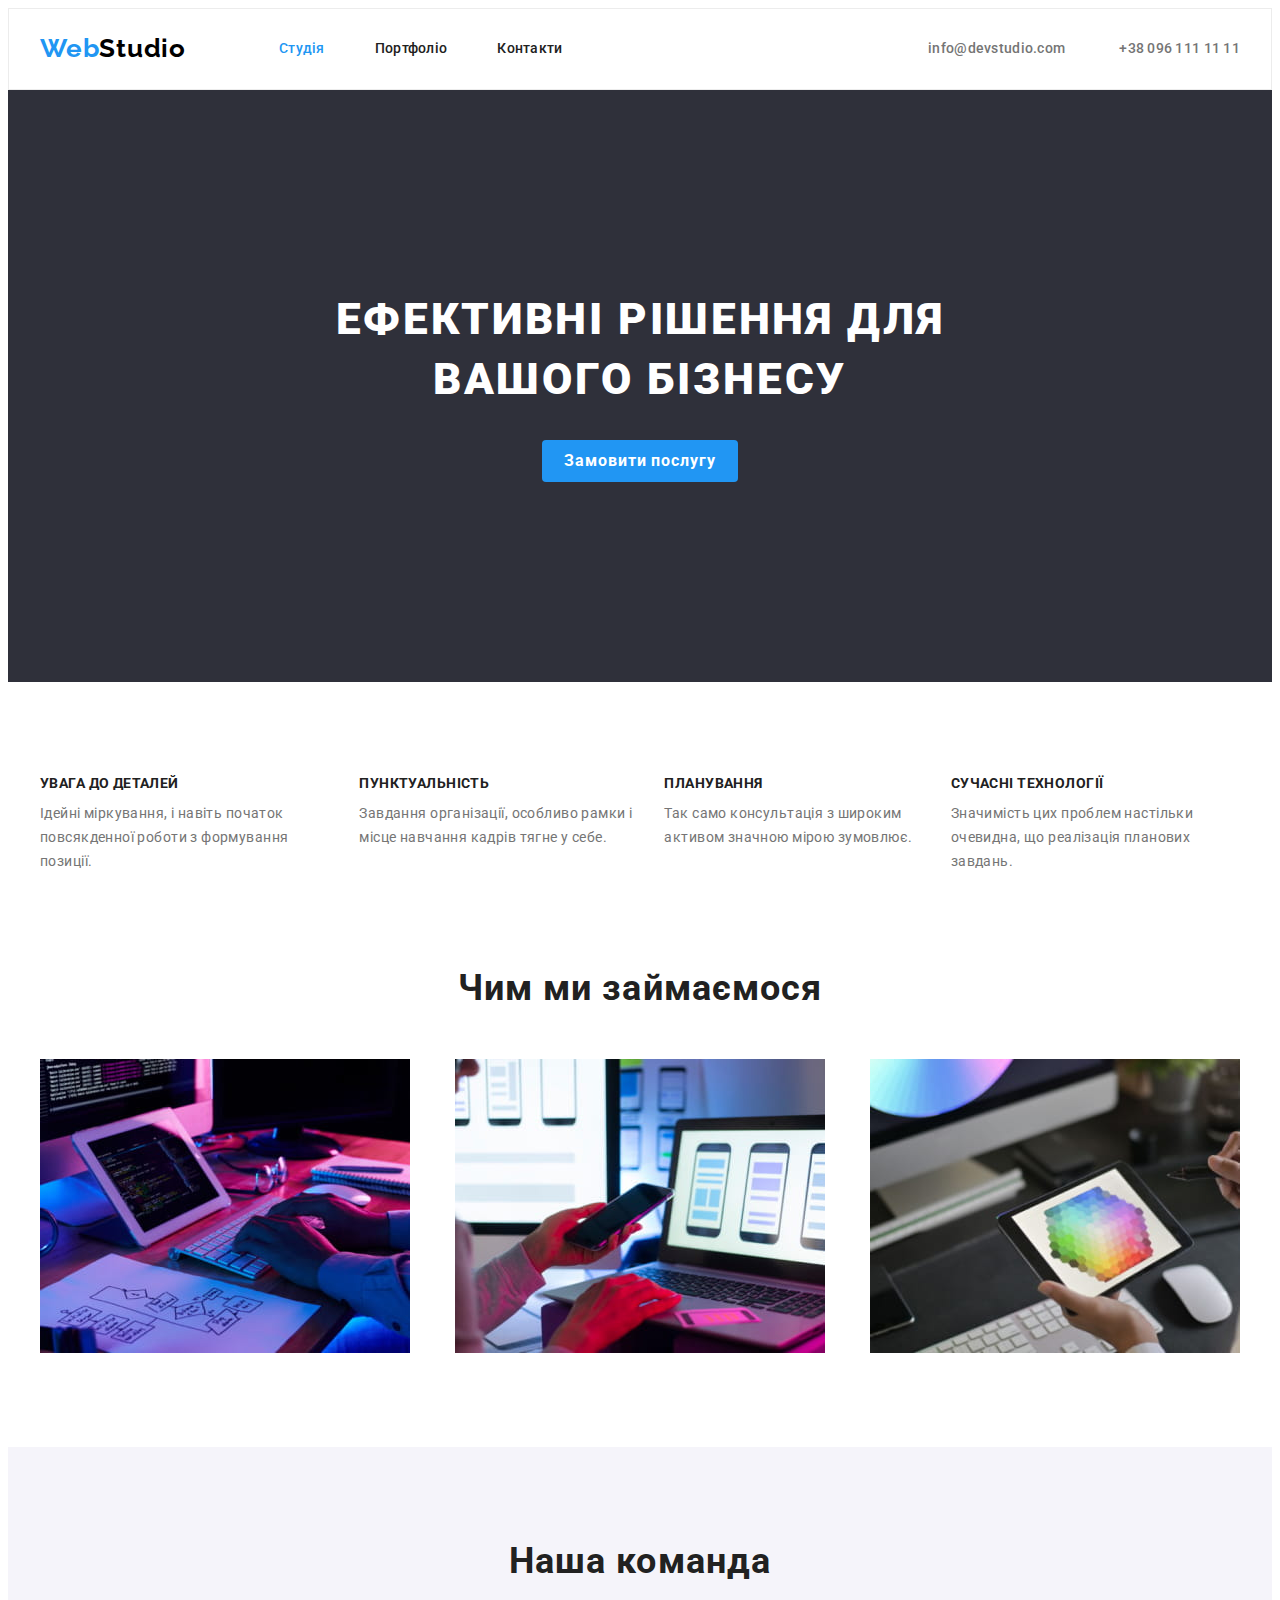
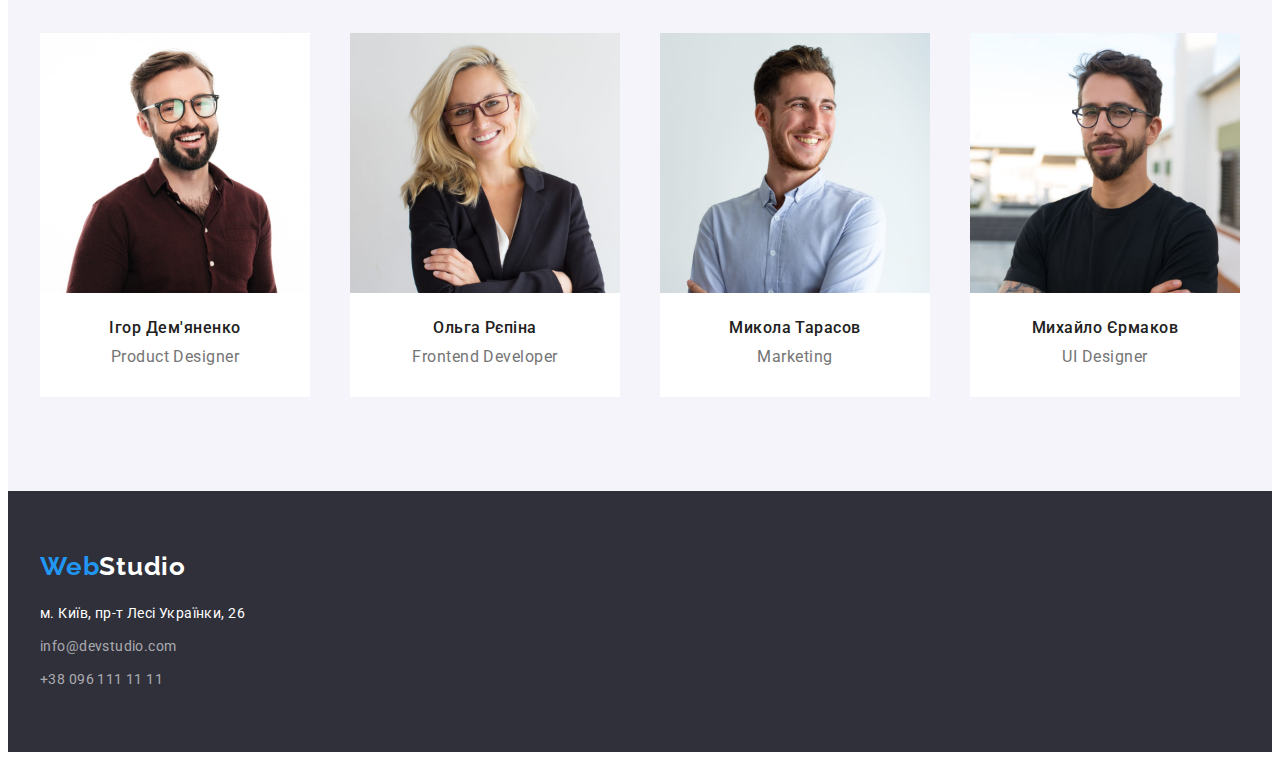
==== commit e5dc6328: "07.09 finish" ====
--- a/index.html
+++ b/index.html
@@ -58,7 +58,7 @@
 <!-- our benefits -->
             <section class="section benefits">
                <div class="container">
-                    <h2></h2>
+                    <h2 visibility: hidden> Our benefits</h2>
                     <ul class="benefits-list list">
                         <li class="benefits-point">
                             <h3>УВАГА ДО ДЕТАЛЕЙ</h3>
--- a/css/styles.css
+++ b/css/styles.css
@@ -20,6 +20,10 @@
   background-color: #ffffff;
 }
 
+img {
+  display: block;
+}
+
 .list {
   list-style: none;
 }
@@ -261,6 +265,7 @@
 
 .team-point {
   text-align: center;
+  background: #ffffff;
 }
 /* --------------Page 2---------------- */
 
@@ -300,11 +305,12 @@
 .products-list {
   display: flex;
   flex-wrap: wrap;
-  gap: 27px;
-}
-
-.product-position {
+  gap: 30px;
+}
+
+.product-text {
   border: 1px solid #eeeeee;
+  border-top: none;
 }
 
 .products p {
@@ -321,7 +327,7 @@
   font-size: 18px;
   line-height: 2;
   letter-spacing: 0.06em;
-  margin-top: 20px;
+  padding-top: 20px;
   margin-left: 24px;
 }
 
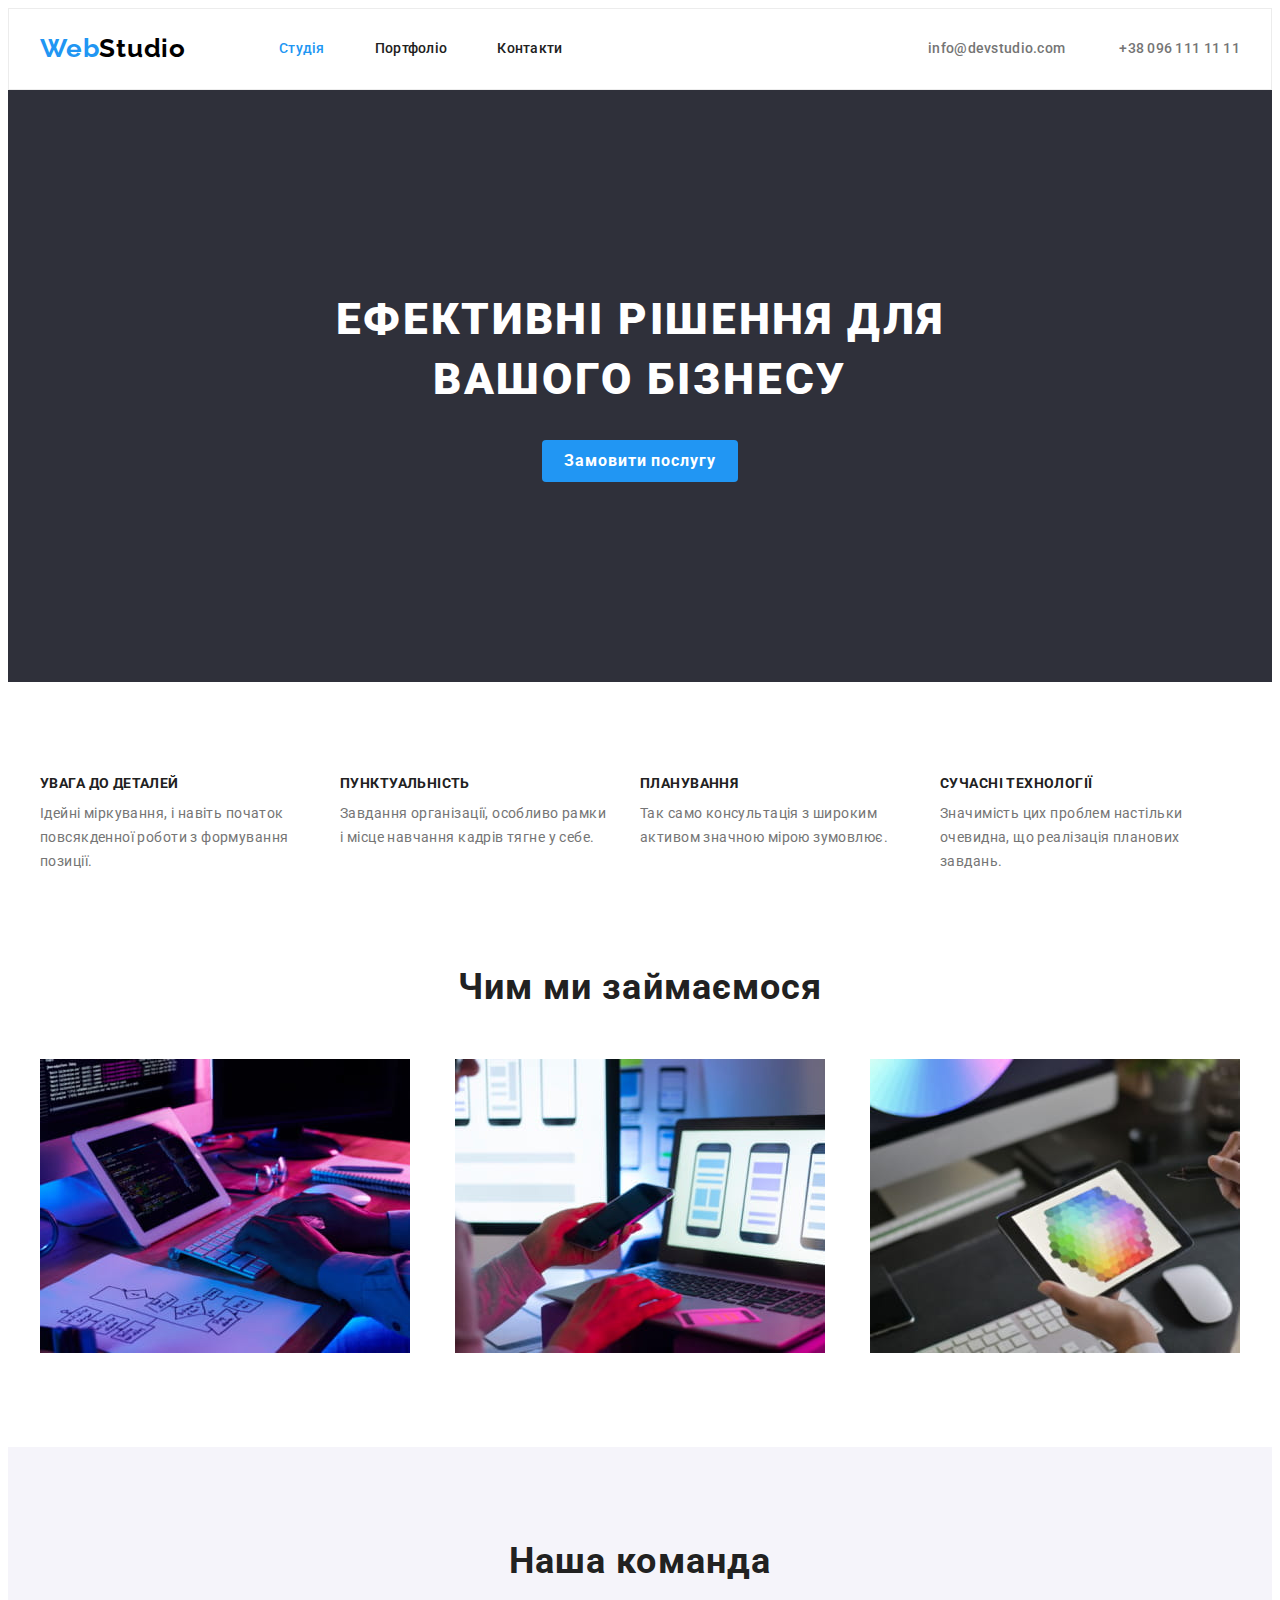
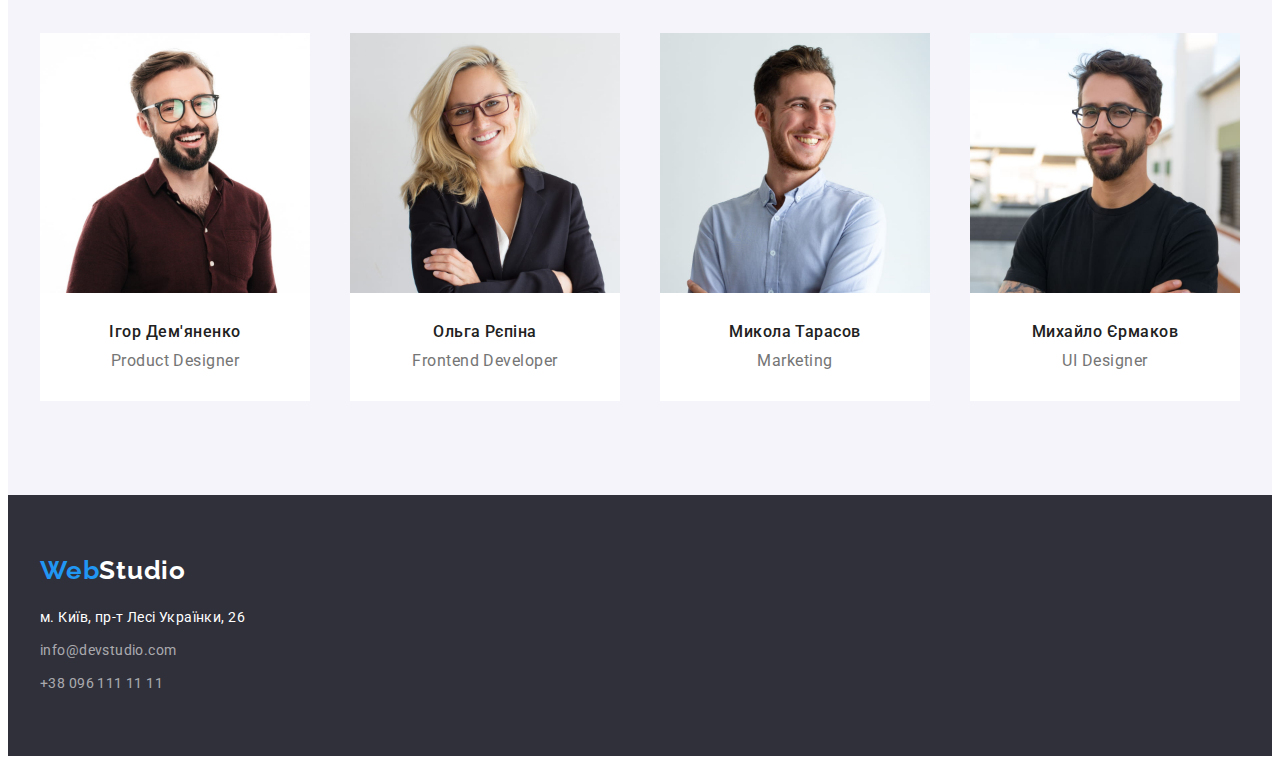
==== commit 3d79c8ae: "08.09 final" ====
--- a/index.html
+++ b/index.html
@@ -58,7 +58,7 @@
 <!-- our benefits -->
             <section class="section benefits">
                <div class="container">
-                    <h2 visibility: hidden> Our benefits</h2>
+                    <h2 class="visually-hidden"> Our benefits</h2>
                     <ul class="benefits-list list">
                         <li class="benefits-point">
                             <h3>УВАГА ДО ДЕТАЛЕЙ</h3>
@@ -83,7 +83,7 @@
 <!-- what we do -->
             <section class="section whatwedo">
                 <div class="container">
-                    <h2>Чим ми займаємося</h2>
+                    <h2 class="whatwedo-head">Чим ми займаємося</h2>
                     <ul class="whatwedo-list list">
                         <li class="whatwedo-point">
                             <img src="./images/img_code.jpg" alt="coding" width="370" height="294">
@@ -101,27 +101,35 @@
 <!-- our team -->
             <section class="team section">
                 <div class="container">
-                    <h2>Наша команда</h2>
+                    <h2 class="team-head">Наша команда</h2>
                     <ul class="team-list list">
                         <li class="team-point">
                             <img src="./images/igor.jpg" alt="Product Designer Igor Demianenko" width="270" height="260">
-                            <h3>Ігор Дем'яненко</h3>
-                            <p>Product Designer</p>
+                            <div class="team-wrap">
+                                <h3 class="team-name">Ігор Дем'яненко</h3>
+                                <p class="team-prof">Product Designer</p>
+                            </div>
                         </li>
                         <li class="team-point">
                             <img src="./images/olga.jpg" alt="Frontend Developer Olga Repina" width="270" height="260">
-                            <h3>Ольга Рєпіна</h3>
-                            <p>Frontend Developer</p>
+                            <div class="team-wrap">
+                                <h3 class="team-name">Ольга Рєпіна</h3>
+                                <p class="team-prof">Frontend Developer</p>
+                            </div>
                         </li>
                         <li class="team-point">
                             <img src="./images/mikola.jpg" alt="Marketing Mikola Tarasov" width="270" height="260">
-                            <h3>Микола Тарасов</h3>
-                            <p>Marketing</p>
+                            <div class="team-wrap">
+                                <h3 class="team-name">Микола Тарасов</h3>
+                                <p class="team-prof">Marketing</p>
+                            </div>
                         </li>
                         <li class="team-point">
                             <img src="./images/mihailo.jpg" alt="UI Designer Mihailo Yermakov" width="270" height="260">
-                            <h3>Михайло Єрмаков</h3>
-                            <p>UI Designer</p>
+                            <div class="team-wrap">
+                                <h3 class="team-name">Михайло Єрмаков</h3>
+                                <p class="team-prof">UI Designer</p>
+                            </div>
                         </li>
                     </ul>
                 </div>
@@ -130,7 +138,7 @@
         </main>
         
 <!--knock knock, who is there?-->
-        <footer class="section foot">
+        <footer class="foot">
             <div class="container">
                 <!-- logo -->
                 <a href="./index.html" class="logo-foot">
--- a/css/styles.css
+++ b/css/styles.css
@@ -1,12 +1,3 @@
-h1,
-h2,
-h3,
-ul,
-li,
-p {
-  margin: 0;
-  padding: 0;
-}
 /* -------------variables------------- */
 :root {
   --main-text-color: #212121;
@@ -20,12 +11,37 @@
   background-color: #ffffff;
 }
 
+h1,
+h2,
+h3,
+h4,
+h5,
+h6,
+p {
+  margin: 0;
+}
+
 img {
   display: block;
 }
 
+.visually-hidden {
+  position: absolute;
+  white-space: nowrap;
+  width: 1px;
+  height: 1px;
+  overflow: hidden;
+  border: 0;
+  padding: 0;
+  clip: rect(0 0 0 0);
+  clip-path: inset(50%);
+  margin: -1px;
+}
+
 .list {
   list-style: none;
+  margin: 0;
+  padding: 0;
 }
 
 .container {
@@ -45,7 +61,6 @@
 .navigation {
   display: flex;
   align-items: center;
-  height: 80px;
 }
 
 /* logo */
@@ -140,14 +155,13 @@
 /* hero */
 .hero {
   background-color: #2f303a;
-  padding-bottom: 0px;
+  padding: 200px 0px;
 }
 
 .hero-content {
   display: flex;
   flex-direction: column;
   align-items: center;
-  padding: 106px 0px 200px 0px;
 }
 
 .hero h1 {
@@ -158,7 +172,7 @@
   letter-spacing: 0.06em;
   text-transform: uppercase;
   color: #ffffff;
-  max-width: 700px;
+  width: 696px;
   margin-bottom: 30px;
 }
 
@@ -206,6 +220,10 @@
 .benefits-list {
   display: flex;
 }
+
+.benefits-point {
+  width: 270px;
+}
 .benefits-point + .benefits-point {
   margin-left: 30px;
 }
@@ -220,7 +238,7 @@
   padding-top: 0px;
 }
 
-.whatwedo h2 {
+.whatwedo-head {
   font-weight: 700;
   font-size: 36px;
   line-height: 1.16;
@@ -230,14 +248,14 @@
 
 /* team */
 .team {
-  background: #f5f4fa;
+  background-color: #f5f4fa;
 }
 
 .team-list {
   display: flex;
   justify-content: space-between;
 }
-.team h2 {
+.team-head {
   font-weight: 700;
   font-size: 36px;
   line-height: 1.16;
@@ -246,26 +264,28 @@
   margin-bottom: 50px;
 }
 
-.team h3 {
+.team-name {
   font-weight: 500;
   font-size: 16px;
   line-height: 1.18;
   letter-spacing: 0.03em;
-  margin-top: 26px;
   margin-bottom: 10px;
 }
 
-.team p {
+.team-prof {
   font-size: 16px;
   line-height: 1.18;
   letter-spacing: 0.03em;
   color: var(--sub-text-color);
-  margin-bottom: 30px;
 }
 
 .team-point {
   text-align: center;
-  background: #ffffff;
+  background-color: #ffffff;
+}
+
+.team-wrap {
+  padding: 30px 10px;
 }
 /* --------------Page 2---------------- */
 
@@ -273,7 +293,7 @@
 .filter {
   display: flex;
   justify-content: center;
-  margin-bottom: 56px;
+  margin-bottom: 50px;
 }
 
 .btn {
@@ -311,24 +331,22 @@
 .product-text {
   border: 1px solid #eeeeee;
   border-top: none;
-}
-
-.products p {
+  padding: 20px 24px;
+}
+
+.product-thing {
   color: var(--sub-text-color);
   font-size: 16px;
   line-height: 1.88;
   letter-spacing: 0.03em;
-  margin-left: 24px;
-  margin-bottom: 20px;
-}
-
-.products h2 {
+}
+
+.product-name {
   font-weight: 700;
   font-size: 18px;
   line-height: 2;
   letter-spacing: 0.06em;
-  padding-top: 20px;
-  margin-left: 24px;
+  margin-bottom: 4px;
 }
 
 /* --------------Footer---------------- */
